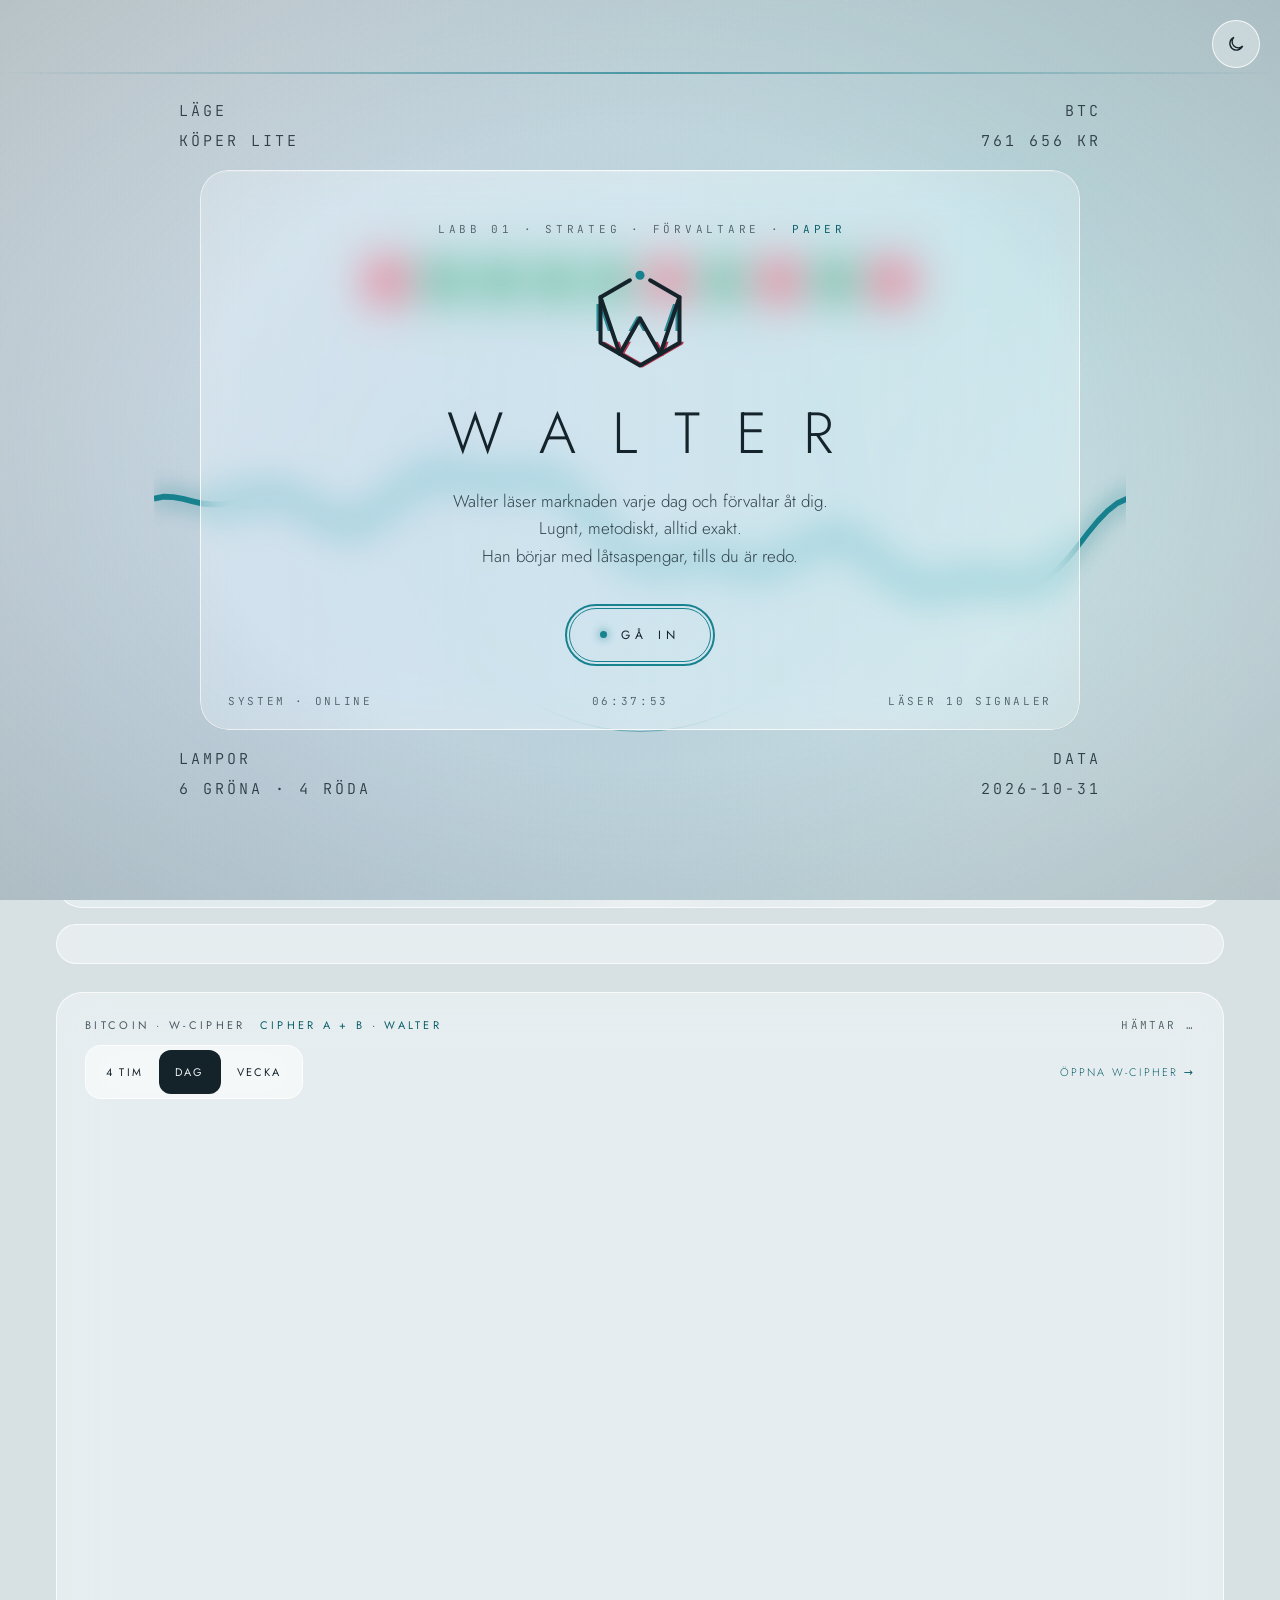
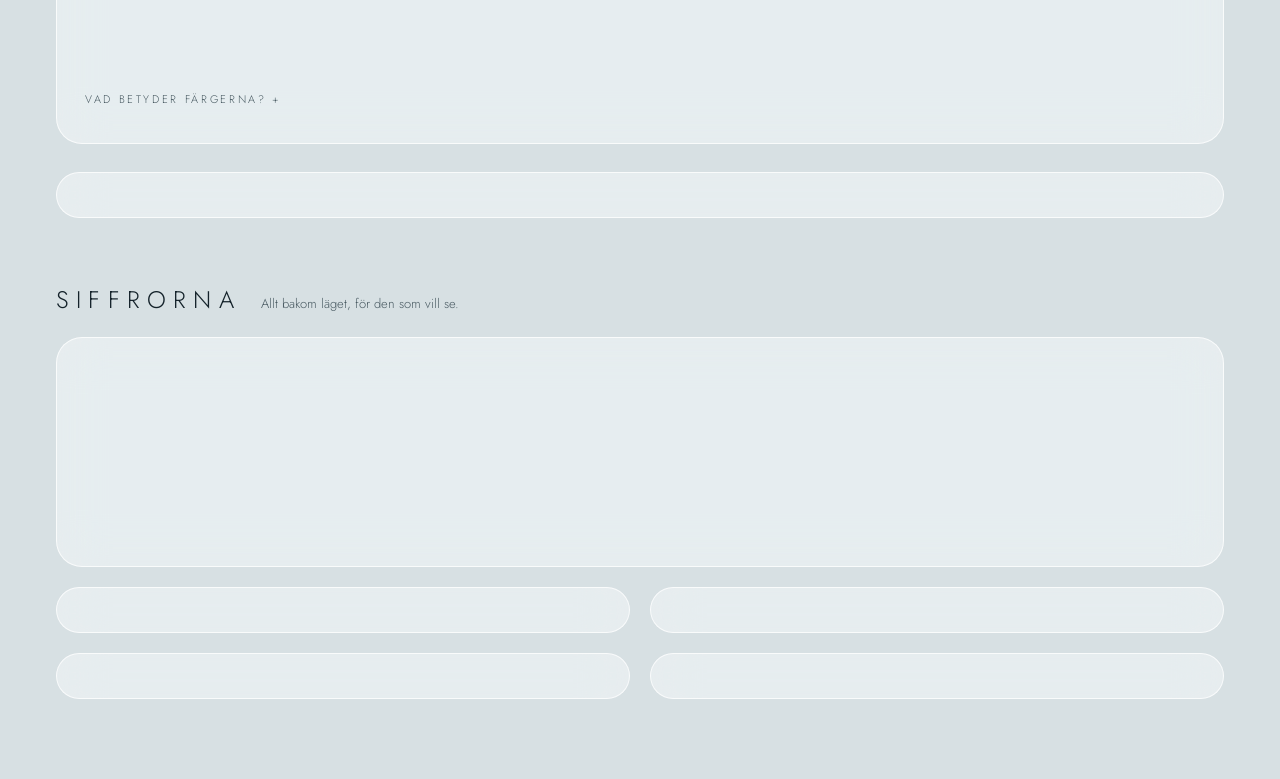
==== index.html @ de76b954 "Min egen handel: egen låtsaskassa i bitcoin med släpande stopp −10 % - js/manual.js (köp, sälj, chec" ====
<!doctype html>
<html lang="sv">
<head>
  <meta charset="utf-8">
  <meta name="viewport" content="width=device-width, initial-scale=1, viewport-fit=cover">
  <meta name="theme-color" content="#D7E0E3">
  <title>WALTER</title>
  <link rel="icon" href="assets/logo/vald/walter-favicon.svg" type="image/svg+xml">
  <link rel="apple-touch-icon" href="assets/logo/vald/walter-appikon.svg">
  <link rel="preconnect" href="https://fonts.googleapis.com">
  <link href="https://fonts.googleapis.com/css2?family=Jost:wght@300;400;500&family=JetBrains+Mono:wght@300;400&display=swap" rel="stylesheet">
  <link rel="stylesheet" href="css/walter.css">
  <link rel="stylesheet" href="css/top.css">
  <link rel="stylesheet" href="css/landing.css">
  <link rel="stylesheet" href="css/cipher-chart.css">
  <!-- Samma nyckel som W-Cipher, så mörkt läge följer med mellan sidorna -->
  <script>try { if (localStorage.getItem("walterDark") === "1") document.documentElement.dataset.theme = "dark"; } catch (e) {}</script>
</head>
<body>
  <div class="bg" aria-hidden="true">
    <i class="fog fog1"></i><i class="fog fog2"></i>
    <div class="halo-wrap"><div class="halo"></div></div>
    <i class="beam"></i>
  </div>

  <!-- Landningssidan (js/landing.js). Visas av boot.js när man inte gått in i den här fliken. -->
  <section id="landing" aria-label="WALTER, välkommen" hidden>
    <canvas class="fluid" aria-hidden="true"></canvas>
    <div class="lab" aria-hidden="true">
      <div class="scan"></div>
      <div class="readout r1"></div>
      <div class="readout r2"></div>
      <div class="lamps"></div>
      <div class="ring"></div>
      <svg class="chart" viewBox="0 0 1000 200" preserveAspectRatio="none"><path/></svg>
      <div class="readout r3"></div>
      <div class="readout r4"></div>
    </div>
    <div class="stage">
      <div class="pane">
        <div class="frost"></div>
        <div class="content">
          <p class="kicker">LABB 01<span class="long"> · STRATEG · FÖRVALTARE</span> · <b>PAPER</b></p>
          <div class="logo">
            <svg class="g1" viewBox="0 0 64 64" aria-hidden="true"><path d="M26 8.46 L8.6 18.5 V45.5 L32 59 L55.4 45.5 V18.5 L38 8.46" fill="none" stroke-width="2.4" stroke-linejoin="round" stroke-linecap="round"/><path d="M8.6 18.5 L20 52.1 L32 31 L44 52.1 L55.4 18.5" fill="none" stroke-width="2.4" stroke-linejoin="round" stroke-linecap="round"/></svg>
            <svg class="g2" viewBox="0 0 64 64" aria-hidden="true"><path d="M26 8.46 L8.6 18.5 V45.5 L32 59 L55.4 45.5 V18.5 L38 8.46" fill="none" stroke-width="2.4" stroke-linejoin="round" stroke-linecap="round"/><path d="M8.6 18.5 L20 52.1 L32 31 L44 52.1 L55.4 18.5" fill="none" stroke-width="2.4" stroke-linejoin="round" stroke-linecap="round"/></svg>
            <svg class="main" viewBox="0 0 64 64" aria-hidden="true"><path d="M26 8.46 L8.6 18.5 V45.5 L32 59 L55.4 45.5 V18.5 L38 8.46" fill="none" stroke-width="2.4" stroke-linejoin="round" stroke-linecap="round"/><path d="M8.6 18.5 L20 52.1 L32 31 L44 52.1 L55.4 18.5" fill="none" stroke-width="2.4" stroke-linejoin="round" stroke-linecap="round"/><circle class="dot" cx="32" cy="5.5" r="2.7"/></svg>
          </div>
          <h1 class="word" aria-label="WALTER">WALTER</h1>
          <p class="tag"><span>Walter läser marknaden varje&nbsp;dag och förvaltar åt&nbsp;dig.</span> <span>Lugnt, metodiskt, alltid exakt.</span> <span>Han börjar med låtsaspengar, tills du är redo.</span></p>
          <button type="button" class="cta"><i aria-hidden="true"></i>GÅ IN</button>
        </div>
        <div class="status"><span>SYSTEM · ONLINE</span><span class="num" id="landing-clock">--:--:--</span><span id="landing-signals">LÄSER 10 SIGNALER</span></div>
      </div>
    </div>
    <div class="grain" aria-hidden="true"></div>
    <div class="vignette" aria-hidden="true"></div>
    <button type="button" class="l-theme" aria-label="Byt till mörkt läge">
      <svg class="moon" viewBox="0 0 24 24" aria-hidden="true"><path d="M20 14.5A8 8 0 1 1 9.5 4a6.5 6.5 0 0 0 10.5 10.5z"/></svg>
      <svg class="sun" viewBox="0 0 24 24" aria-hidden="true"><circle cx="12" cy="12" r="4.2"/><path d="M12 2.5v2.2M12 19.3v2.2M2.5 12h2.2M19.3 12h2.2M5.3 5.3l1.6 1.6M17.1 17.1l1.6 1.6M5.3 18.7l1.6-1.6M17.1 6.9l1.6-1.6"/></svg>
    </button>
  </section>

  <!-- Introt (js/intro.js): Walter presenterar sig, summa och börs. Visas av boot.js för en ny besökare efter GÅ IN. -->
  <section id="intro" aria-label="Möt Walter" hidden>
    <div class="stage">
      <div class="pane">
        <div class="frost"></div>
        <div class="content">
          <svg class="i-mark" viewBox="0 0 64 64" aria-hidden="true"><path d="M26 8.46 L8.6 18.5 V45.5 L32 59 L55.4 45.5 V18.5 L38 8.46" fill="none" stroke-width="2.4" stroke-linejoin="round" stroke-linecap="round"/><path d="M8.6 18.5 L20 52.1 L32 31 L44 52.1 L55.4 18.5" fill="none" stroke-width="2.4" stroke-linejoin="round" stroke-linecap="round"/><circle class="dot" cx="32" cy="5.5" r="2.7"/></svg>
          <div class="i-body"></div>
        </div>
        <div class="steps" role="img"></div>
      </div>
    </div>
    <button type="button" class="l-theme" aria-label="Byt till mörkt läge">
      <svg class="moon" viewBox="0 0 24 24" aria-hidden="true"><path d="M20 14.5A8 8 0 1 1 9.5 4a6.5 6.5 0 0 0 10.5 10.5z"/></svg>
      <svg class="sun" viewBox="0 0 24 24" aria-hidden="true"><circle cx="12" cy="12" r="4.2"/><path d="M12 2.5v2.2M12 19.3v2.2M2.5 12h2.2M19.3 12h2.2M5.3 5.3l1.6 1.6M17.1 17.1l1.6 1.6M5.3 18.7l1.6-1.6M17.1 6.9l1.6-1.6"/></svg>
    </button>
  </section>

  <header class="top">
    <!-- Logo: "Inskriven" hexagon-W (assets/logo/vald). Ordet skrivs som text i Jost. -->
    <a class="brand" href="#oversikt" aria-label="WALTER, till översikten">
      <img class="mark mark-light" src="assets/logo/vald/walter-symbol-ljust.svg" alt="" width="40" height="40">
      <img class="mark mark-dark" src="assets/logo/vald/walter-symbol-morkt.svg" alt="" width="40" height="40">
      <span class="words"><span class="word">WALTER</span><span class="sub" id="trade-mode">PAPER</span></span>
    </a>
    <nav class="nav" aria-label="Sidor">
      <a href="#oversikt" data-view="oversikt">ÖVERSIKT</a>
      <a href="#pro" data-view="pro">PRO</a>
      <a href="#logg" data-view="logg">LOGG</a>
      <a href="#k4" data-view="k4">K4</a>
      <a href="#installningar" data-view="installningar">INSTÄLLNINGAR</a>
      <a href="cipher.html" class="ext">W-CIPHER</a>
    </nav>
    <div class="top-right">
      <span class="stamp" id="stamp"></span>
      <button type="button" id="theme" class="round" aria-label="Byt till mörkt läge">
        <svg class="moon" width="19" height="19" viewBox="0 0 24 24" fill="none" stroke="currentColor" stroke-width="1.3" stroke-linecap="round" stroke-linejoin="round" aria-hidden="true"><path d="M20 14.5A8 8 0 0 1 9.5 4a8 8 0 1 0 10.5 10.5z"/></svg>
        <svg class="sun" width="19" height="19" viewBox="0 0 24 24" fill="none" stroke="currentColor" stroke-width="1.3" stroke-linecap="round" aria-hidden="true"><circle cx="12" cy="12" r="4"/><path d="M12 2v2M12 20v2M2 12h2M20 12h2M4.9 4.9l1.4 1.4M17.7 17.7l1.4 1.4M4.9 19.1l1.4-1.4M17.7 6.3l1.4-1.4"/></svg>
      </button>
    </div>
  </header>

  <main class="page">
    <!-- Översikt: dagens mening och portföljen är hjälten, siffrorna ligger längre ned -->
    <section id="view-oversikt" data-page="oversikt" aria-label="Översikt">
      <div class="hero">
        <div class="hero-left">
          <p class="kicker" id="status-line"></p>
          <div class="mode" id="mode"></div>
          <!-- Vad Walter gjorde i dag, i hans egen röst (autopiloten) = hjälten. Minst tre rader hög. -->
          <p class="today" id="today" role="status" hidden></p>
          <p class="quote" id="quote"></p>
          <p class="explain mode-explain" id="mode-explain"></p>
          <div class="panel ring-panel" id="ring"></div>
        </div>
        <div class="hero-right">
          <div class="panel pf" id="pf"></div>
          <div class="panel lamps" id="lamps"></div>
        </div>
      </div>

      <!-- Målet med datum (valfritt, js/app.js). Dolt när inget mål finns. -->
      <section class="panel goal-card" id="goal-card" aria-label="Mål" hidden></section>

      <!-- W-Cipher (js/cipher-chart.js, samma graf som cipher.html i CIPHER-läget) + Walters lampor och affärer. Ritas av js/app.js. -->
      <section class="panel wc-panel" id="wc" aria-label="W-Cipher">
        <div class="panel-head"><span>BITCOIN · W-CIPHER <em>CIPHER A + B · WALTER</em></span><span class="num" id="wc-live">HÄMTAR …</span></div>
        <div class="wc-bar">
          <div class="seg" id="wc-tf" role="group" aria-label="Tidsram">
            <button type="button" data-tf="4h" aria-pressed="false">4 TIM</button>
            <button type="button" data-tf="1D" aria-pressed="true">DAG</button>
            <button type="button" data-tf="1W" aria-pressed="false">VECKA</button>
          </div>
          <a class="wc-open" href="cipher.html">ÖPPNA W-CIPHER →</a>
        </div>
        <div class="wc-chart" id="wc-chart" role="img" aria-label="Bitcoin med W-Cipher: pris och trendband överst, vågen och pengaflödet i mitten, Walters lampor längst ned. W-markörerna är Walters affärer."></div>
        <details class="wc-legend-box"><summary>VAD BETYDER FÄRGERNA?</summary><ul class="wc-legend" id="wc-legend"></ul></details>
        <div id="wc-copy"></div>
      </section>

      <!-- Min egen handel (js/manual.js + js/app.js): egen låtsaskassa i bitcoin, släpande stopp −10 %, jämförs med Walter -->
      <section class="panel manual-panel" id="manual" aria-label="Min egen handel"></section>

      <div class="section-title" id="siffror"><h2>SIFFRORNA</h2><span class="small">Allt bakom läget, för den som vill se.</span></div>
      <div class="cards">
        <section class="panel wide proposal" id="proposal" aria-label="Walters förslag"></section>
        <section class="panel" id="status" aria-label="Status och uppdatering"></section>
        <section class="panel" id="allocation" aria-label="Fördelning"></section>
        <section class="panel" id="levels" aria-label="Nivåer"></section>
        <section class="panel" id="unlock" aria-label="Vägen till Level 2"></section>
        <section class="panel wide" id="journey" aria-label="Resan" hidden></section>
      </div>
    </section>

    <section id="view-pro" data-page="pro" aria-label="Pro" hidden></section>
    <section id="view-logg" data-page="logg" aria-label="Logg" hidden></section>
    <section id="view-k4" data-page="k4" aria-label="K4" hidden></section>
    <section id="view-installningar" data-page="installningar" aria-label="Inställningar" hidden></section>
  </main>

  <footer class="footer" id="footer"></footer>

  <!-- Sätt in pengar (js/app.js fyller dialogen: formulär för användaren, två steg för ägaren) -->
  <dialog class="live-dialog dep-dialog" id="dep-dialog"></dialog>

  <dialog class="live-dialog" id="live-dialog">
    <form method="dialog" id="live-form">
      <h2>Gå över till LIVE?</h2>
      <p>I LIVE gäller riktiga pengar. Skriv <b>JA GÅ LIVE</b> för att bekräfta.</p>
      <input id="live-confirm" class="input" type="text" autocomplete="off" spellcheck="false" placeholder="JA GÅ LIVE" aria-label="Bekräftelse">
      <div class="form-actions">
        <button type="submit" value="cancel" class="btn">AVBRYT</button>
        <button type="submit" value="live" class="btn btn-danger" id="live-ok" disabled>GÅ LIVE</button>
      </div>
    </form>
  </dialog>

  <!-- Publik marknadsdata (hämtaren). state.js finns bara lokalt hos ägaren: saknas den händer inget. -->
  <script src="data/market.js" onerror="void 0"></script>
  <script src="data/state.js" onerror="void 0"></script>
  <script src="data/pulse.js" onerror="void 0"></script>
  <!-- Lightweight Charts (samma version + integrity som cipher.html) laddas utan att blockera: js/cipher-chart.js loadChartLib -->
  <script src="js/wcipher.js"></script>
  <script src="js/cipher-chart.js"></script>
  <script src="js/vault.js"></script>
  <script src="js/engine.js"></script>
  <script src="js/exchanges.js"></script>
  <script src="js/user-state.js"></script>
  <script src="js/manual.js"></script>
  <script src="js/top.js"></script>
  <script src="js/app.js"></script>
  <script src="js/landing.js"></script>
  <script src="js/intro.js"></script>
  <script src="js/boot.js"></script>
</body>
</html>
---- css/walter.css ----
/* WALTER – ny design (okt 2026). Samma färger och känsla som css/cipher.css.
   Ljust som standard, mörkt via knappen (sparas som "walterDark", delas med W-Cipher).
   Röd/grön bara i lampor och läge, blurple för Avvaktar. Fasta höjder där innehåll byts. */

:root {
  --bg: linear-gradient(170deg, #E9EEF0 0%, #D7E0E3 55%, #C6D2D6 100%);
  --bg-solid: #D7E0E3;
  --ink: #14222A; --soft: #2F4048; --muted: #4A5B63;
  --line: rgba(20, 34, 42, 0.14);
  --glass: rgba(255, 255, 255, 0.42); --glass-edge: rgba(255, 255, 255, 0.75);
  --halo: rgba(255, 255, 255, 0.85); --fog: rgba(160, 200, 208, 0.55); --fog2: rgba(255, 255, 255, 0.7);
  --beam: rgba(255, 255, 255, 0.55);
  --teal: #17808D; --red: #B0203A; --green: #1E8460; --blurple: #4B3BF0;
  /* Teal för TEXT i ljust tema: mörkare, så att små ord klarar WCAG AA (4,5:1) på glaset. --teal är kvar för prickar, streck och sken. */
  --teal-text: #0D5F69;
  --seg-bg: #14222A; --seg-fg: #E9EEF0;
  color-scheme: light;
}
:root[data-theme="dark"] {
  --bg: linear-gradient(170deg, #0E1A1F 0%, #0A1216 55%, #071013 100%);
  --bg-solid: #0A1216;
  --ink: #E8F0F2; --soft: #C2D0D5; --muted: #90A3AA;
  --line: rgba(232, 240, 242, 0.14);
  --glass: rgba(255, 255, 255, 0.05); --glass-edge: rgba(255, 255, 255, 0.12);
  --halo: rgba(120, 220, 232, 0.16); --fog: rgba(60, 140, 155, 0.22); --fog2: rgba(90, 110, 140, 0.2);
  --beam: rgba(140, 225, 235, 0.10);
  --teal: #6FD3DE; --red: #FF4D66; --green: #3DD39A; --blurple: #8C84FF;
  --teal-text: #6FD3DE;
  --seg-bg: #E8F0F2; --seg-fg: #0A1216;
  color-scheme: dark;
}

* { box-sizing: border-box; }
html { background: var(--bg-solid); scroll-behavior: smooth; }
body {
  margin: 0; min-height: 100vh; background: var(--bg-solid);
  color: var(--ink); font-family: "Jost", system-ui, sans-serif; font-weight: 300;
  overflow-x: hidden; -webkit-font-smoothing: antialiased;
}
a { color: var(--teal-text); }
h2, h3, p { margin: 0; }
.num { font-family: "JetBrains Mono", ui-monospace, monospace; font-weight: 300; }
.sr { position: absolute; width: 1px; height: 1px; overflow: hidden; clip: rect(0 0 0 0); white-space: nowrap; }
button, input, select { font: inherit; color: inherit; }
:focus-visible { outline: 2px solid var(--teal); outline-offset: 2px; }
[hidden] { display: none !important; }
/* Radbrytning (progressiv förbättring): brödtext utan ensamma ord sist, rubriker och korta rader jämnt fördelade.
   Bara text-wrap-style, så att nowrap-regler (white-space) aldrig påverkas. */
p, li, dd, label, .small, .explain, .plain { text-wrap-style: pretty; }
h1, h2, h3, .kicker, .quote, .label, .panel h3, .section-title .small { text-wrap-style: balance; }

/* ---------- Bakgrund: dimma, ljusring, ljussvep ---------- */
/* Mjuka kanter med gradienter i stället för filter: blur – blur som rör sig under frostat glas
   tvingar Safari (iPhone) att räkna om varje panels sudd varje bildruta. */
.bg { position: fixed; inset: 0; pointer-events: none; z-index: 0; overflow: hidden; background: var(--bg); }
.bg .fog { position: absolute; border-radius: 50%; animation: fog 20s ease-in-out infinite; }
.bg .fog1 { width: 1120px; height: 780px; left: -370px; top: 250px; background: radial-gradient(closest-side, var(--fog), transparent); }
.bg .fog2 { width: 1020px; height: 740px; right: -310px; bottom: -290px; background: radial-gradient(closest-side, var(--fog2), transparent); animation-duration: 26s; animation-direction: reverse; }
.bg .halo-wrap { position: absolute; width: 620px; height: 620px; left: 12%; top: 120px; animation: drift 14s ease-in-out infinite; }
.bg .halo { width: 100%; height: 100%; border-radius: 50%; background: radial-gradient(closest-side, transparent 72%, var(--halo) 86%, transparent 100%); animation: halo 9s ease-in-out infinite; }
.bg .beam {
  position: absolute; left: 50%; top: -500px; margin-left: -90px; width: 180px; height: 1900px;
  background: linear-gradient(90deg, transparent 0%, var(--beam) 50%, transparent 100%);
  animation: beam 20s cubic-bezier(.45, 0, .55, 1) infinite;
}
/* Pekskärmar: stilla bakgrund och lättare glas, så att mobilen orkar scrolla */
@media (hover: none), (pointer: coarse) {
  .bg .fog, .bg .halo-wrap, .bg .halo, .bg .beam { animation: none; }
  .bg .beam { display: none; }
}
@keyframes fog { 0%, 100% { transform: translate(0, 0) scale(1); } 50% { transform: translate(40px, -30px) scale(1.12); } }
@keyframes drift { 0%, 100% { transform: translate(0, 0); } 50% { transform: translate(18px, -14px); } }
@keyframes halo { 0%, 100% { opacity: .55; transform: scale(1); } 50% { opacity: 1; transform: scale(1.06); } }
@keyframes beam {
  0% { transform: translateX(-1200px) rotate(18deg); opacity: 0; } 15%, 85% { opacity: 1; }
  100% { transform: translateX(1200px) rotate(18deg); opacity: 0; }
}
@keyframes breathe { 0%, 100% { opacity: 1; } 50% { opacity: .35; } }
@keyframes ripple { 0% { transform: scale(1); opacity: .55; } 100% { transform: scale(3.2); opacity: 0; } }
@keyframes lamp { 0%, 100% { opacity: .78; } 50% { opacity: 1; } }

/* ---------- Topp: css/top.css (samma fil som cipher.html) ---------- */
.page, .footer { position: relative; z-index: 1; max-width: 1440px; margin: 0 auto; padding-inline: 56px; }

.seg {
  display: flex; padding: 4px; border-radius: 16px; background: var(--glass);
  border: 1px solid var(--glass-edge); backdrop-filter: blur(24px); -webkit-backdrop-filter: blur(24px);
}
.seg button {
  display: flex; align-items: center; justify-content: center; min-height: 44px; padding: 0 18px; white-space: nowrap;
  border: 0; border-radius: 12px; background: transparent; color: var(--ink); text-decoration: none;
  font-size: 11px; font-weight: 400; letter-spacing: .2em; cursor: pointer; transition: background-color .25s, color .25s;
}
.seg button[aria-pressed="true"] { background: var(--seg-bg); color: var(--seg-fg); }

/* ---------- Gemensamt ---------- */
.panel {
  background: var(--glass); border: 1px solid var(--glass-edge);
  backdrop-filter: blur(24px) saturate(140%); -webkit-backdrop-filter: blur(24px) saturate(140%);
  border-radius: 26px; padding: 22px 28px; min-width: 0;
}
@media (hover: none), (pointer: coarse) {
  .panel, .seg { backdrop-filter: blur(14px); -webkit-backdrop-filter: blur(14px); }
}
/* Textskala: 11 versala etiketter · 13 liten text · 15 brödtext · 17/20 ingress · 24 och uppåt rubriker. Aldrig under 11 px. */
.label, .panel-head { font-size: 11px; font-weight: 400; letter-spacing: .3em; color: var(--muted); }
.panel-head { display: flex; justify-content: space-between; align-items: center; gap: 16px; min-height: 20px; }
.panel-head .num { letter-spacing: .2em; }
.kicker { margin: 40px 0 0; font-family: "JetBrains Mono", monospace; font-size: 11px; letter-spacing: .3em; color: var(--muted); }
.title-row { display: flex; align-items: center; justify-content: space-between; gap: 28px; flex-wrap: wrap; min-height: 56px; margin-top: 10px; }
h1 { margin: 0; font-size: 40px; font-weight: 300; letter-spacing: .26em; line-height: 1; }
.intro { margin-top: 10px; max-width: 720px; font-size: 17px; line-height: 1.6; color: var(--soft); }
.soft { color: var(--soft); }
.muted { color: var(--muted); }
.small { font-size: 13px; line-height: 1.55; color: var(--muted); }
.warn { color: var(--red); }

.dot { display: inline-block; width: 8px; height: 8px; flex: none; border-radius: 50%; background: transparent; border: 1px dashed var(--muted); }
.dot.red { background: var(--red); border: 0; box-shadow: 0 0 10px var(--red); }
.dot.green { background: var(--green); border: 0; box-shadow: 0 0 10px var(--green); }
.dot.blurple { background: var(--blurple); border: 0; box-shadow: 0 0 10px var(--blurple); }
.dot.teal { background: var(--teal); border: 0; box-shadow: 0 0 10px var(--teal); }
.dot.lit { animation: lamp 4.8s ease-in-out infinite; }
.up { color: var(--green); }
.down { color: var(--red); }

.btn {
  display: inline-flex; align-items: center; justify-content: center; min-height: 44px; padding: 0 18px;
  border-radius: 12px; border: 1px solid var(--glass-edge); background: transparent; color: var(--ink);
  font-size: 11px; font-weight: 400; letter-spacing: .2em; text-decoration: none; cursor: pointer; transition: background-color .25s, color .25s;
}
.btn:hover { background: var(--glass); }
.btn-primary { background: var(--seg-bg); color: var(--seg-fg); border-color: transparent; }
.btn-primary:hover { background: var(--seg-bg); opacity: .9; }
.btn-danger { background: var(--red); color: #fff; border-color: transparent; }
.btn:disabled { opacity: .4; cursor: not-allowed; }

.legend { display: flex; flex-direction: column; gap: 14px; font-family: "JetBrains Mono", monospace; font-size: 13px; color: var(--soft); }
.legend span { display: flex; align-items: center; gap: 10px; }
.legend i { width: 18px; height: 2px; flex: none; }
.legend .r { background: var(--red); }
.legend .g { background: var(--green); }
.legend .w { height: 0; border-top: 2px dotted var(--muted); }
.legend .note { margin-top: 6px; font-size: 11px; letter-spacing: .2em; color: var(--teal-text); }
.legend.row { flex-direction: row; flex-wrap: wrap; gap: 10px 28px; }

details summary { cursor: pointer; font-size: 11px; letter-spacing: .3em; color: var(--muted); min-height: 32px; display: flex; align-items: center; }
details ul { margin: 6px 0 0; padding-left: 18px; font-size: 13px; line-height: 1.6; color: var(--soft); }

/* ---------- Översikt ---------- */
.hero { display: grid; grid-template-columns: 540px minmax(0, 1fr); gap: 40px; margin-top: 40px; }
.hero-left { display: flex; flex-direction: column; min-width: 0; }
.mode { display: flex; align-items: center; gap: 20px; margin-top: 16px; height: 64px; }
.mode-light { position: relative; width: 10px; height: 10px; flex: none; color: var(--accent, var(--muted)); }
.mode-light i, .mode-light b { position: absolute; inset: 0; border-radius: 50%; }
.mode-light i { border: 1px solid currentColor; animation: ripple 3.2s ease-out infinite; }
.mode-light b { background: currentColor; box-shadow: 0 0 14px currentColor; animation: breathe 3.2s ease-in-out infinite; }
.mode-name { font-size: 52px; font-weight: 300; letter-spacing: .26em; line-height: 1; white-space: nowrap; }
/* Dagens mening (autopiloten): vad Walter gjorde med pengarna i dag. Fast höjd (tre rader), så att inget hoppar. */
.today { margin-top: 16px; height: calc(3 * 1.45em); overflow: hidden; font-size: 20px; line-height: 1.45; font-weight: 400; color: var(--ink); }
.today .line { display: block; }
.today + .quote { margin-top: 12px; }
/* Autopiloten: AUTOPILOT är en liten status, dagens mening är hjälten. Minsta höjd tre rader; en lång dag får växa i stället för att klippas. */
.mode.small { height: 36px; gap: 14px; }
.mode.small .mode-name { font-size: 24px; letter-spacing: .34em; }
.mode.small + .today { margin-top: 14px; height: auto; min-height: calc(3 * 1.35em); font-size: 26px; line-height: 1.35; font-weight: 300; }
.lamp-more > summary { margin-bottom: 4px; }
.quote { margin-top: 18px; height: 96px; overflow: hidden; font-size: 20px; line-height: 1.6; color: var(--soft); }
.quote .line, .catchup-note .line { display: block; }
.quote.auto { height: 160px; } /* autopiloten: andelarna + nästa koll, en mening per rad, fast höjd */
.ring-panel { margin-top: 28px; height: 420px; padding: 28px; display: flex; align-items: center; gap: 32px; }
.ring { position: relative; width: 300px; height: 300px; flex: none; }
.ring svg { display: block; width: 100%; height: 100%; }
.ring .arc { fill: none; stroke-width: 2; }
.ring .arc.red { stroke: var(--red); filter: drop-shadow(0 0 3px var(--red)) drop-shadow(0 0 8px var(--red)); animation: lamp 4.8s ease-in-out infinite; }
.ring .arc.green { stroke: var(--green); filter: drop-shadow(0 0 3px var(--green)) drop-shadow(0 0 8px var(--green)); animation: lamp 4.8s ease-in-out infinite; }
.ring .arc.wait { stroke: var(--muted); stroke-dasharray: 1 4; }
.ring .base { fill: none; stroke: var(--line); stroke-width: .5; }
.ring-center { position: absolute; inset: 0; display: flex; flex-direction: column; align-items: center; justify-content: center; gap: 8px; }
.ring-center .num { font-size: 44px; }
.ring-center .label { letter-spacing: .3em; }

.hero-right { display: flex; flex-direction: column; gap: 20px; min-width: 0; }
.pf { height: 300px; display: flex; flex-direction: column; }
.pf-top { display: flex; align-items: flex-start; justify-content: space-between; gap: 24px; }
.pf-value { display: flex; flex-direction: column; gap: 8px; }
.pf-value strong { font-size: 38px; font-weight: 300; letter-spacing: .02em; white-space: nowrap; }
.stats { display: grid; grid-template-columns: repeat(3, minmax(0, 1fr)); width: 380px; }
.stats div { padding-left: 16px; display: flex; flex-direction: column; gap: 7px; border-left: 1px solid var(--line); }
.stats span { font-size: 11px; letter-spacing: .24em; color: var(--muted); }
.stats strong { font-family: "JetBrains Mono", monospace; font-size: 15px; font-weight: 300; white-space: nowrap; }
.pf-foot { display: flex; justify-content: space-between; gap: 12px; padding-top: 14px; margin-top: auto; border-top: 1px solid var(--line); font-size: 11px; letter-spacing: .2em; color: var(--muted); }
.pf-foot a { color: var(--muted); text-decoration: none; }
.pf-foot a:hover { color: var(--ink); }

.lamps { flex: 1; padding-bottom: 16px; }
.lamp-grid { list-style: none; margin: 0; padding: 0; display: grid; grid-template-columns: repeat(2, minmax(0, 1fr)); column-gap: 36px; }
.lamp-grid li { border-bottom: 1px solid var(--line); min-width: 0; }
.lamp-row { display: flex; align-items: center; gap: 14px; min-height: 54px; padding: 6px 0; min-width: 0; }
.lamp-grid .txt { display: flex; flex-direction: column; gap: 3px; min-width: 0; }
.lamp-grid .nm { font-size: 15px; font-weight: 400; letter-spacing: .04em; white-space: nowrap; overflow: hidden; text-overflow: ellipsis; }
.lamp-grid .rl { font-size: 13px; line-height: 1.35; color: var(--muted); }
.lamp-grid .st { margin-left: auto; flex: none; font-family: "JetBrains Mono", monospace; font-size: 11px; letter-spacing: .2em; color: var(--muted); }
.lamp-note { margin-top: 12px; font-size: 13px; line-height: 1.55; color: var(--muted); }

/* Förklaringar i vanliga ord (påslagna som standard). Pro-läget döljer dem. Fast höjd där texten byts, så att inget hoppar. */
.explain { margin: 10px 0 0; font-size: 13px; line-height: 1.5; color: var(--soft); }
.explain b { font-weight: 500; }
.lamp-grid .explain { margin: 0 0 12px 22px; font-size: 13px; min-height: calc(3 * 1.5em); }
.mode-explain { margin-top: 8px; height: 4.5em; overflow: hidden; font-size: 15px; }
body.pro .explain { display: none; }
.catchup-note { margin-top: 24px; }
.switch { display: flex; align-items: center; gap: 12px; min-height: 44px; font-size: 15px; color: var(--ink); cursor: pointer; }
.switch input { width: 20px; height: 20px; margin: 0; accent-color: var(--teal); flex: none; }
.live-not-yet { display: flex; align-items: center; gap: 14px; min-height: 44px; }
.live-not-yet b { font-family: "JetBrains Mono", monospace; font-weight: 400; font-size: 11px; letter-spacing: .24em; padding: 0; color: var(--teal-text); }
.live-not-yet span { font-size: 15px; color: var(--soft); }
.form-actions.start { justify-content: flex-start; flex-wrap: wrap; }
.msg { min-height: 1.6em; margin-top: 10px; }

/* Siffrorna under hjälten */
.section-title { display: flex; align-items: baseline; gap: 20px; margin: 64px 0 0; scroll-margin-top: 24px; }
.section-title h2 { font-size: 24px; font-weight: 300; letter-spacing: .3em; }
.cards { display: grid; grid-template-columns: repeat(2, minmax(0, 1fr)); gap: 20px; margin-top: 20px; }
.cards .wide { grid-column: 1 / -1; }
.proposal { min-height: 230px; }
.trades li { justify-content: space-between; }
.trades li > span:first-of-type { flex: 1; }
.panel h3 { font-size: 11px; font-weight: 400; letter-spacing: .3em; color: var(--muted); margin-bottom: 14px; }
.kv { display: grid; grid-template-columns: repeat(3, minmax(0, 1fr)); gap: 16px; }
.kv div { display: flex; flex-direction: column; gap: 6px; min-width: 0; }
.kv span { font-size: 11px; letter-spacing: .24em; color: var(--muted); }
.kv strong { font-family: "JetBrains Mono", monospace; font-size: 15px; font-weight: 300; }
.status-actions { display: flex; align-items: center; gap: 16px; margin-top: 18px; }
.status-msg { margin-top: 14px; min-height: 40px; font-size: 13px; line-height: 1.55; color: var(--soft); }
.plain { margin-top: 12px; font-size: 15px; line-height: 1.6; color: var(--soft); }

.alloc { display: flex; flex-direction: column; gap: 14px; }
.alloc-row { display: grid; grid-template-columns: 130px minmax(0, 1fr) 110px; align-items: center; gap: 16px; }
.alloc-row .lbl { display: flex; flex-direction: column; gap: 2px; }
.alloc-row .lbl b { font-weight: 400; font-size: 15px; }
.alloc-row .lbl span { font-size: 13px; color: var(--muted); }
.bar { position: relative; height: 6px; border-radius: 3px; background: var(--line); }
.bar .fill { position: absolute; inset: 0 auto 0 0; border-radius: 3px; background: var(--teal); }
.bar .cap { position: absolute; top: -5px; width: 1px; height: 16px; background: var(--ink); }
.bar.locked { opacity: .4; }
.alloc-row .pct { font-family: "JetBrains Mono", monospace; font-size: 13px; text-align: right; }

.conds { list-style: none; margin: 0; padding: 0; }
.conds li { display: flex; align-items: flex-start; gap: 12px; padding: 8px 0; border-bottom: 1px solid var(--line); font-size: 13px; line-height: 1.45; color: var(--soft); }
.conds li .dot { margin-top: 5px; }
.level { padding: 4px 0 14px; }
.level + .level { border-top: 1px solid var(--line); padding-top: 14px; }
.level-head { display: flex; justify-content: space-between; gap: 12px; align-items: baseline; margin-bottom: 4px; }
.level-head b { font-weight: 400; font-size: 15px; letter-spacing: .06em; }
.level-head span { font-size: 13px; color: var(--muted); text-align: right; }
.level.current .level-head b { color: var(--teal-text); }
.lv-bar { height: 4px; border-radius: 2px; background: var(--line); margin: 8px 0 4px; overflow: hidden; }
.lv-bar span { display: block; height: 100%; background: var(--teal); }
.unlock-path + .unlock-path { margin-top: 18px; }
.unlock-path h4 { margin: 0 0 4px; font-size: 15px; font-weight: 400; letter-spacing: .06em; }

.journey-grid { display: grid; grid-template-columns: minmax(0, 1fr) 140px minmax(0, 1fr); gap: 20px; align-items: center; }
.journey-head { display: flex; justify-content: space-between; gap: 12px; font-size: 13px; color: var(--muted); }
.journey-head b { font-weight: 400; color: var(--ink); }
.journey-break { text-align: center; font-size: 13px; line-height: 1.5; color: var(--muted); border-left: 1px dashed var(--line); border-right: 1px dashed var(--line); padding: 8px 10px; }
.journey-break span { display: block; font-family: "JetBrains Mono", monospace; color: var(--teal-text); }
.pf-chart { width: 100%; height: auto; max-height: 170px; display: block; margin-top: 8px; }
.pf-area { fill: var(--line); stroke: none; opacity: .6; }
.pf-line { fill: none; stroke: var(--teal); stroke-width: 1.5; }
.pf-dot { fill: var(--teal); }
.journey-val, .journey-date { font-family: "JetBrains Mono", monospace; font-size: 10px; fill: var(--muted); }

/* ---------- Pro ---------- */
.two { display: grid; grid-template-columns: minmax(0, 1fr) 380px; gap: 28px; margin-top: 18px; }
.side { display: flex; flex-direction: column; gap: 20px; min-width: 0; }
.table-wrap { overflow-x: auto; }
.pro-table { width: 100%; min-width: 820px; border-collapse: collapse; }
.pro-table th { padding: 4px 8px 10px; text-align: left; font-size: 11px; font-weight: 400; letter-spacing: .2em; color: var(--muted); border-bottom: 1px solid var(--line); }
.pro-table td { padding: 0; border-bottom: 1px solid var(--line); }
.pro-table .r { text-align: right; }
.pro-row { cursor: pointer; }
.pro-row td > * { display: flex; align-items: center; height: 54px; padding: 0 8px; }
.pro-row[aria-selected="true"] td { background: var(--seg-bg); color: var(--seg-fg); }
.pro-row[aria-selected="true"] td:first-child { border-radius: 12px 0 0 12px; }
.pro-row[aria-selected="true"] td:last-child { border-radius: 0 12px 12px 0; }
.pro-row .nm { gap: 12px; font-size: 15px; font-weight: 400; letter-spacing: .03em; white-space: nowrap; }
.pro-row button { all: unset; display: flex; align-items: center; gap: 12px; cursor: pointer; }
.pro-row button:focus-visible { outline: 2px solid var(--teal); outline-offset: 4px; }
.pro-row .mono { font-family: "JetBrains Mono", monospace; font-size: 13px; }
.pro-row .r > * { justify-content: flex-end; white-space: nowrap; }
/* Lampans undertext (varnar om · källa · datum) syns bara när tabellen är smal, se containerregeln nedan */
.pro-nm { display: flex; flex-direction: column; gap: 3px; min-width: 0; }
.pro-sub { display: none; font-size: 13px; font-weight: 300; letter-spacing: 0; line-height: 1.4; white-space: normal; opacity: .8; }
.lamp-wrap { container-type: inline-size; }
/* Smal ruta (mobil, platta och 1280 med sidospalt): två rader per lampa i stället för att rulla i sidled och tappa kolumner */
@container (max-width: 819px) {
  .lamp-table { min-width: 0; }
  .lamp-table thead { display: none; }
  .lamp-table td:nth-child(n+3) { display: none; }
  .lamp-table .pro-row td > * { height: auto; min-height: 54px; padding-block: 10px; }
  .lamp-table .pro-row .nm { white-space: normal; }
  .lamp-table .pro-row button { align-items: flex-start; }
  .lamp-table .pro-row button .dot { margin-top: 7px; }
  .lamp-table .pro-sub { display: block; }
  .lamp-table td.r { vertical-align: top; }
  .lamp-table td.r .mono { white-space: normal; text-align: right; max-width: 11em; }
}
/* K4 (bara ägaren): samma sak – smal ruta = beteckning och vinst, resten i grått under beteckningen */
.k4-table { min-width: 640px; }
.k4-wrap { container-type: inline-size; }
@container (max-width: 639px) {
  .k4-table { min-width: 0; }
  .k4-table th:nth-child(n+2):nth-child(-n+4), .k4-table td:nth-child(n+2):nth-child(-n+4) { display: none; }
  .k4-table .pro-row td > * { height: auto; min-height: 54px; padding-block: 10px; }
  .k4-table .pro-row .nm { white-space: normal; }
  .k4-table .pro-sub { display: block; }
  .k4-table td.r { vertical-align: top; }
}
.pro-row .src { font-size: 13px; white-space: nowrap; overflow: hidden; text-overflow: ellipsis; max-width: 220px; display: block; line-height: 54px; }
.sel { height: 240px; display: flex; flex-direction: column; }
.sel-name { display: flex; align-items: center; gap: 12px; height: 40px; margin-top: 8px; font-size: 24px; letter-spacing: .08em; white-space: nowrap; }
.sel-text { margin-top: 6px; height: 88px; overflow: hidden; font-size: 13px; line-height: 1.55; color: var(--soft); }
.sel-foot { margin-top: auto; display: flex; justify-content: space-between; gap: 12px; border-top: 1px solid var(--line); padding-top: 10px; font-family: "JetBrains Mono", monospace; font-size: 13px; color: var(--muted); }
.rows { list-style: none; margin: 6px 0 0; padding: 0; }
.rows li { display: flex; justify-content: space-between; align-items: center; gap: 12px; min-height: 44px; border-bottom: 1px solid var(--line); font-size: 15px; color: var(--soft); }
.rows li .num { color: var(--ink); font-size: 13px; white-space: nowrap; }
.rows li.total { color: var(--ink); }

/* ---------- Logg ---------- */
.log-table { width: 100%; border-collapse: collapse; }
.log-table th { padding: 4px 8px 10px; text-align: left; font-size: 11px; font-weight: 400; letter-spacing: .2em; color: var(--muted); border-bottom: 1px solid var(--line); }
.log-table td { padding: 12px 8px; border-bottom: 1px solid var(--line); font-size: 15px; vertical-align: middle; }
.log-table .r { text-align: right; }
.log-table .type { display: flex; align-items: center; gap: 10px; font-family: "JetBrains Mono", monospace; font-size: 11px; letter-spacing: .16em; }
.log-table .asset { display: flex; flex-direction: column; gap: 2px; }
.log-table .asset span { font-size: 13px; color: var(--muted); }
.reports { list-style: none; margin: 0; padding: 0; }
.reports button {
  display: grid; grid-template-columns: 70px 110px minmax(0, 1fr) 50px; gap: 14px; align-items: center; width: 100%;
  min-height: 64px; padding: 8px; border: 0; border-bottom: 1px solid var(--line); background: transparent; text-align: left; cursor: pointer;
  border-radius: 12px; transition: background-color .25s, color .25s;
}
.reports button[aria-pressed="true"] { background: var(--seg-bg); color: var(--seg-fg); }
.reports .when { font-family: "JetBrains Mono", monospace; font-size: 13px; }
.reports .md { display: flex; align-items: center; gap: 8px; font-size: 11px; letter-spacing: .2em; }
.reports .tx { font-size: 13px; line-height: 1.45; display: -webkit-box; -webkit-line-clamp: 2; -webkit-box-orient: vertical; overflow: hidden; }
.reports .rd { font-family: "JetBrains Mono", monospace; font-size: 13px; text-align: right; }
.facts { list-style: none; margin: 8px 0 0; padding: 0; }
.facts li { padding: 8px 0; border-bottom: 1px solid var(--line); font-size: 13px; line-height: 1.5; color: var(--soft); }

/* ---------- K4 ---------- */
.k4-sums { display: grid; grid-template-columns: repeat(2, minmax(0, 1fr)); gap: 20px; margin-top: 16px; padding-top: 14px; border-top: 1px solid var(--line); }
.k4-sums div { display: flex; flex-direction: column; gap: 6px; font-size: 13px; color: var(--soft); }
.files { list-style: none; margin: 6px 0 0; padding: 0; }
.files a { display: flex; justify-content: space-between; align-items: center; gap: 12px; min-height: 56px; border-bottom: 1px solid var(--line); color: var(--ink); text-decoration: none; }
.files a:hover .fn { color: var(--teal-text); }
.files .fn { display: flex; flex-direction: column; gap: 2px; min-width: 0; font-size: 13px; overflow-wrap: anywhere; }
.files .fn span { font-size: 13px; color: var(--muted); }
.files .kind { font-family: "JetBrains Mono", monospace; font-size: 11px; letter-spacing: .2em; color: var(--muted); }

/* ---------- Inställningar ---------- */
.plan { display: grid; grid-template-columns: 420px minmax(0, 1fr); gap: 28px; margin-top: 18px; }
.field-head { display: flex; justify-content: space-between; gap: 12px; margin: 22px 0 10px; font-size: 11px; letter-spacing: .3em; color: var(--muted); }
.field-head:first-child { margin-top: 0; }
.field-head em { font-style: normal; font-size: 11px; letter-spacing: .2em; color: var(--teal-text); text-align: right; }
.stepper { display: grid; grid-template-columns: 48px minmax(0, 1fr) 48px; align-items: center; gap: 10px; }
.stepper button { width: 48px; height: 48px; border-radius: 50%; border: 1px solid var(--glass-edge); background: var(--glass); font-size: 20px; cursor: pointer; }
.stepper input {
  height: 48px; min-width: 0; text-align: center; border: 0; border-bottom: 1px solid var(--line); background: transparent;
  font-family: "JetBrains Mono", monospace; font-size: 24px; font-weight: 300;
}
.seg.full { width: 100%; }
.seg.full button { flex: 1; padding: 0 6px; letter-spacing: .12em; }
.seg.sm { margin-top: 10px; }
@media (max-width: 800px) { .seg.full-sm { width: 100%; } .seg.full-sm button { flex: 1; padding: 0 8px; letter-spacing: .12em; } }
.fixed { margin-top: 26px; padding-top: 14px; border-top: 1px solid var(--line); }
.fixed div { display: flex; justify-content: space-between; min-height: 32px; align-items: center; font-size: 13px; color: var(--soft); }
.fixed .num { color: var(--ink); }
.plan-kpis { display: grid; grid-template-columns: repeat(3, minmax(0, 1fr)); gap: 20px; }
.plan-kpis div { display: flex; flex-direction: column; gap: 6px; }
.plan-kpis span { font-size: 11px; letter-spacing: .24em; color: var(--muted); }
.plan-kpis strong { font-size: 30px; font-weight: 300; white-space: nowrap; }
.plan-kpis em { font-style: normal; font-size: 13px; color: var(--muted); }
.plan-chart { width: 100%; height: 260px; display: block; margin-top: 10px; }
.plan-chart .axis { stroke: var(--line); }
.plan-chart .goal-line { stroke: var(--line); stroke-dasharray: 2 5; }
.plan-chart .curve { fill: none; stroke: var(--teal); stroke-width: 2; }
.plan-chart .area { fill: var(--teal); opacity: .08; }
.plan-chart .l2 { stroke: var(--blurple); stroke-dasharray: 2 4; }
.plan-chart .l2dot { fill: var(--blurple); }
.plan-legend { display: flex; justify-content: space-between; gap: 12px; font-family: "JetBrains Mono", monospace; font-size: 11px; letter-spacing: .14em; color: var(--muted); }
.plan-legend .l2t { color: var(--blurple); }

.form-grid { display: grid; grid-template-columns: repeat(2, minmax(0, 1fr)); gap: 16px; }
.field { display: flex; flex-direction: column; gap: 6px; font-size: 11px; letter-spacing: .2em; color: var(--muted); }
.field.wide { grid-column: 1 / -1; }
.input, .field select {
  min-height: 44px; padding: 0 14px; border-radius: 14px; border: 1px solid var(--glass-edge);
  background: var(--glass); color: var(--ink); font-size: 15px; letter-spacing: .02em; width: 100%;
}
.field select option { color: #14222A; }
.goal-amount { display: grid; grid-template-columns: minmax(0, 1fr) 160px; gap: 14px; align-items: center; }
.goal-amount input[type="range"] { width: 100%; accent-color: var(--teal); }
.goal-plain { margin-top: 18px; min-height: 52px; font-size: 15px; line-height: 1.6; color: var(--soft); }
.goal-alts { display: grid; grid-template-columns: repeat(3, minmax(0, 1fr)); gap: 16px; margin-top: 16px; }
.goal-alt { padding: 14px 16px; border-radius: 18px; border: 1px solid var(--line); }
.goal-alt-head { display: flex; align-items: center; gap: 10px; }
.goal-alt-head b { font-weight: 400; font-size: 11px; letter-spacing: .24em; }
.goal-alt-head span:last-child { margin-left: auto; font-size: 13px; color: var(--muted); text-align: right; }
.goal-alt p { margin-top: 8px; min-height: 64px; font-size: 13px; line-height: 1.5; color: var(--soft); }
.form-actions { display: flex; gap: 12px; justify-content: flex-end; margin-top: 16px; }

/* ---------- Mål med datum + månadssparande ---------- */
.pf-save { display: flex; align-items: center; gap: 10px; margin: auto 0 12px; height: 20px; overflow: hidden; white-space: nowrap; text-overflow: ellipsis; font-size: 13px; color: var(--soft); }
.pf-save .dot { width: 6px; height: 6px; flex: none; }
.pf-act { display: flex; flex-wrap: wrap; align-items: center; justify-content: space-between; gap: 8px 12px; margin: auto 0 12px; min-height: 44px; }
.pf-act .pf-save { margin: 0; flex: 1 0 auto; max-width: 100%; } /* får aldrig klippas mitt i beloppet: knappen bryts ner i stället */
.pf-act .dep-open { margin-left: auto; }
.pf-act + .pf-foot { margin-top: 0; }
.dep-open { flex: none; min-height: 44px; white-space: nowrap; }
.dep-panel { margin-top: 20px; }
.dep-panel .plain { margin-top: 10px; font-size: 15px; }
.dep-dialog .field { margin-top: 4px; }
.dep-msg { min-height: 3em; margin-top: 4px; }
.dep-steps { margin: 4px 0 8px; padding: 0; list-style: none; counter-reset: dep; }
.dep-steps li { display: grid; grid-template-columns: 28px minmax(0, 1fr); gap: 2px 10px; padding: 10px 0; border-top: 1px solid var(--line); counter-increment: dep; }
.dep-steps li::before { content: counter(dep); grid-row: span 2; font-family: "JetBrains Mono", monospace; font-size: 13px; color: var(--teal-text); padding-top: 2px; }
.dep-steps b { font-family: "JetBrains Mono", monospace; font-weight: 400; font-size: 13px; color: var(--ink); }
.dep-steps span { font-size: 15px; line-height: 1.5; color: var(--soft); }
.goal-card { margin-top: 28px; }
.goal-line { margin-top: 12px; min-height: 3.2em; font-size: 15px; line-height: 1.6; color: var(--soft); }
.goal-track { position: relative; height: 6px; margin-top: 14px; border-radius: 3px; background: var(--line); overflow: hidden; }
.goal-track .fill { position: absolute; inset: 0 auto 0 0; border-radius: 3px; background: var(--teal); box-shadow: 0 0 10px var(--teal); transition: width .8s ease; }
.goal-legend { display: flex; justify-content: space-between; gap: 12px; margin-top: 8px; font-family: "JetBrains Mono", monospace; font-size: 11px; letter-spacing: .14em; color: var(--muted); }
.sv-plan { grid-template-columns: repeat(2, minmax(0, 1fr)); }
.sv-form .field.wide { margin-bottom: 16px; }
.sv-form input[type="date"] { min-width: 0; }
.sv-explain { font-size: 15px; }
.sv-glide { margin-top: 10px; min-height: 1.6em; color: var(--teal-text); }
.sv-honest { display: flex; align-items: center; gap: 14px; min-height: 44px; margin-top: 8px; }
.sv-honest b { font-family: "JetBrains Mono", monospace; font-weight: 400; font-size: 11px; letter-spacing: .24em; color: var(--teal-text); }
.sv-honest span { font-size: 15px; color: var(--soft); }
.sv-owner { margin-top: 20px; }
.sv-pre { margin-top: 12px; padding: 14px; border-radius: 14px; border: 1px solid var(--line); overflow-x: auto; white-space: pre-wrap; word-break: break-all; font-family: "JetBrains Mono", monospace; font-size: 13px; color: var(--ink); }

/* ---------- LIVE-dialog ---------- */
.live-dialog {
  max-width: 420px; width: calc(100% - 32px); padding: 28px; border-radius: 26px; color: var(--ink);
  background: var(--bg-solid); border: 1px solid var(--glass-edge);
}
.live-dialog::backdrop { background: rgba(10, 18, 22, .5); backdrop-filter: blur(6px); }
.live-dialog h2 { font-size: 20px; font-weight: 400; letter-spacing: .12em; }
.live-dialog p { margin: 12px 0 16px; font-size: 15px; line-height: 1.55; color: var(--soft); }
.live-dialog .form-actions { margin-top: 18px; }

.footer { padding-top: 40px; padding-bottom: 40px; font-size: 11px; letter-spacing: .2em; color: var(--muted); }

/* Bred skärm: ringpanelen växer så att vänsterspalten slutar i jämnhöjd med lamporna (inget hål under ringen) */
@media (min-width: 1281px) {
  .hero-left .ring-panel { flex: 1 0 auto; height: auto; min-height: 420px; }
}

/* ---------- Mindre skärmar ---------- */
@media (max-width: 1280px) {
  .hero { grid-template-columns: minmax(0, 1fr); }
  .ring-panel { height: auto; }
  .quote.auto { height: 128px; } /* bredare kolumn: färre radbrytningar */
  /* En spalt: portföljen direkt under dagens mening, sedan kursen, ringen och lamporna */
  .hero { row-gap: 0; }
  .hero-left, .hero-right { display: contents; }
  #status-line { order: 1; } #mode { order: 2; } #today { order: 3; } #pf { order: 4; margin-top: 20px; }
  #quote { order: 5; } #mode-explain { order: 6; } #ring { order: 7; } #lamps { order: 8; margin-top: 16px; }
}
@media (max-width: 1100px) {
  .two, .plan { grid-template-columns: minmax(0, 1fr); }
  .stats { width: auto; }
  .pf { height: auto; min-height: 300px; }
  .pf-top { flex-direction: column; }
  .goal-alts { grid-template-columns: minmax(0, 1fr); }
  .goal-alt p { min-height: 0; }
}
@media (max-width: 800px) {
  .page, .footer { padding-inline: 16px; }
  .kicker { margin-top: 28px; font-size: 11px; letter-spacing: .24em; }
  h1 { font-size: 28px; letter-spacing: .2em; }
  .hero { margin-top: 24px; gap: 16px; }
  .mode { gap: 14px; height: 44px; margin-top: 12px; }
  .mode-name { font-size: clamp(26px, 9vw, 40px); letter-spacing: .3em; }
  .quote { margin-top: 14px; height: 77px; font-size: 17px; line-height: 1.5; }
  .quote.auto { height: 128px; } /* en mening per rad: upp till fem rader */
  .today { margin-top: 12px; font-size: 17px; }
  .mode.small { height: 30px; }
  .mode.small .mode-name { font-size: 20px; letter-spacing: .3em; }
  .mode.small + .today { margin-top: 10px; font-size: 21px; }
  .mode-explain { height: 4.5em; font-size: 13px; }
  .lamp-grid .explain { min-height: 0; }
  .ring-panel { margin-top: 12px; padding: 16px; gap: 18px; border-radius: 22px; }
  .ring { width: 128px; height: 128px; }
  .ring .arc { stroke-width: 3; }
  .ring-center { gap: 4px; }
  .ring-center .num { font-size: 21px; }
  .ring-center .label { font-size: 11px; letter-spacing: .16em; }
  .legend { gap: 9px; font-size: 13px; }
  .legend .note { margin-top: 0; font-size: 11px; letter-spacing: .14em; }
  .panel { padding: 16px 18px; border-radius: 22px; }
  .pf-value strong { font-size: 30px; }
  .stats { width: 100%; grid-template-columns: repeat(3, minmax(0, 1fr)); border-top: 1px solid var(--line); }
  .stats div { padding: 12px 0 2px 12px; }
  .stats div:first-child { border-left: 0; padding-left: 0; }
  .stats strong { font-size: 13px; }
  .stats span { font-size: 11px; letter-spacing: .14em; }
  .lamp-grid { grid-template-columns: minmax(0, 1fr); }
  .cards, .kv, .form-grid, .k4-sums, .plan-kpis { grid-template-columns: minmax(0, 1fr); }
  .alloc-row { grid-template-columns: 96px minmax(0, 1fr) 84px; gap: 10px; }
  .journey-grid { grid-template-columns: minmax(0, 1fr); }
  .journey-break { border: 0; border-top: 1px dashed var(--line); border-bottom: 1px dashed var(--line); }
  .section-title { margin-top: 40px; }
  .reports button { grid-template-columns: 56px minmax(0, 1fr) 40px; }
  .reports .md { display: none; }
  .log-table thead { display: none; }
  .log-table tr { display: grid; grid-template-columns: minmax(0, 1fr) auto; border-bottom: 1px solid var(--line); padding: 8px 0; }
  .log-table td { border: 0; padding: 4px 0; }
  .goal-amount { grid-template-columns: minmax(0, 1fr); }
  .plan-kpis strong { font-size: 24px; }
  .plan-chart { height: 200px; }
}

/* Fält på mobil: aldrig bredare än sin ruta, och minst 16 px text.
   Under 16 px zoomar Safari på iPhone in när man trycker i fältet och stannar inzoomad. Zoom är aldrig avstängd. */
.input, .field select, .field input { max-width: 100%; min-width: 0; }
/* Safaris datumfält har en egen minsta bredd och sticker annars ut till höger */
input[type="date"].input { display: block; -webkit-appearance: none; appearance: none; text-align: left; }
input[type="date"].input::-webkit-date-and-time-value { text-align: left; }
@media (hover: none), (pointer: coarse), (max-width: 800px) {
  .input, .field select, .field input, select, textarea { font-size: 16px; }
}

@media (prefers-reduced-motion: reduce) {
  *, *::before, *::after { animation: none !important; transition: none !important; }
  html { scroll-behavior: auto; }
}

/* ---------- Min egen handel (översikten, js/manual.js) ---------- */
.manual-panel { margin-top: 28px; }
.manual-panel .kv { margin: 12px 0; }
.man-row { display: flex; flex-wrap: wrap; gap: 8px; margin-top: 14px; }
.man-row .input { flex: 1 1 140px; min-width: 0; }
.man-trades { margin-top: 12px; }
.link-btn { display: inline-flex; align-items: center; min-height: 44px; margin-top: 8px; padding: 0; border: 0; background: none;
  color: var(--muted); text-decoration: underline; cursor: pointer; font: inherit; }
---- css/top.css ----
/* Sidhuvudet (logo, meny, ljust/mörkt) – samma fil för index.html och cipher.html,
   så att toppen ser exakt likadan ut på båda sidorna. Färgerna (--ink, --glass …) kommer från sidans egen css. */

.top { position: relative; z-index: 1; max-width: 1440px; margin: 0 auto; padding-inline: 56px; }
.top { display: flex; align-items: center; justify-content: space-between; gap: 24px; padding-top: 32px; }
.brand { display: flex; align-items: center; gap: 14px; text-decoration: none; color: var(--ink); min-width: 0; }
.brand .mark { width: 40px; height: 40px; flex: none; }
.brand .mark-dark, [data-theme="dark"] .brand .mark-light { display: none; }
[data-theme="dark"] .brand .mark-dark { display: block; }
.brand .words { display: flex; flex-direction: column; gap: 6px; }
.brand .word { font-size: 20px; font-weight: 500; letter-spacing: .62em; line-height: 1; }
.brand .sub { font-size: 11px; font-weight: 400; letter-spacing: .7em; color: var(--teal-text); line-height: 1; }
body.is-live .brand .sub { color: var(--red); }

.nav {
  display: flex; padding: 4px; border-radius: 16px; background: var(--glass);
  border: 1px solid var(--glass-edge); backdrop-filter: blur(24px); -webkit-backdrop-filter: blur(24px);
}
.nav a {
  display: flex; align-items: center; justify-content: center; min-height: 44px; padding: 0 18px; white-space: nowrap;
  border: 0; border-radius: 12px; background: transparent; color: var(--ink); text-decoration: none;
  font-size: 11px; font-weight: 400; letter-spacing: .2em; cursor: pointer; transition: background-color .25s, color .25s;
}
.nav a[aria-current="page"] { background: var(--seg-bg); color: var(--seg-fg); }
.nav .ext { color: var(--teal-text); }
.nav .ext[aria-current="page"] { color: var(--seg-fg); }
.top-right { display: flex; align-items: center; gap: 20px; }
.stamp { font-family: "JetBrains Mono", monospace; font-size: 11px; letter-spacing: .24em; color: var(--muted); white-space: nowrap; }
.round {
  width: 48px; height: 48px; flex: none; border-radius: 50%; border: 1px solid var(--glass-edge); background: var(--glass);
  backdrop-filter: blur(20px); -webkit-backdrop-filter: blur(20px);
  display: flex; align-items: center; justify-content: center; padding: 0; cursor: pointer; color: var(--ink);
}
.round .sun, [data-theme="dark"] .round .moon { display: none; }
[data-theme="dark"] .round .sun { display: block; }

@media (max-width: 1280px) {
  .top { flex-wrap: wrap; }
  /* Menyn rullar i sidled. Den börjar alltid till vänster (js nollställer scrollLeft), på båda sidorna. */
  .nav { order: 3; width: 100%; overflow-x: auto; overscroll-behavior-x: contain; scrollbar-width: none; }
  /* Mjuk toning i kanten som visar att menyn går att rulla (js sätter .more-right / .more-left) */
  .nav.more-right { -webkit-mask-image: linear-gradient(90deg, #000 calc(100% - 44px), transparent); mask-image: linear-gradient(90deg, #000 calc(100% - 44px), transparent); }
  .nav.more-left { -webkit-mask-image: linear-gradient(90deg, transparent, #000 44px); mask-image: linear-gradient(90deg, transparent, #000 44px); }
  .nav.more-left.more-right { -webkit-mask-image: linear-gradient(90deg, transparent, #000 44px, #000 calc(100% - 44px), transparent); mask-image: linear-gradient(90deg, transparent, #000 44px, #000 calc(100% - 44px), transparent); }
  .nav::-webkit-scrollbar { display: none; }
  .nav a { flex: 1; }
}
@media (max-width: 800px) {
  .top { padding-inline: 16px; padding-top: 20px; gap: 14px; }
  .brand .mark { width: 32px; height: 32px; }
  .brand .word { font-size: 17px; letter-spacing: .62em; }
  .brand .sub { font-size: 11px; letter-spacing: .6em; }
  .stamp { display: none; }
  .round { width: 44px; height: 44px; }
  .nav a { padding: 0 12px; font-size: 11px; letter-spacing: .12em; }
}
/* Pekskärmar: lättare glas */
@media (hover: none), (pointer: coarse) {
  .nav, .round { backdrop-filter: blur(14px); -webkit-backdrop-filter: blur(14px); }
}
---- css/landing.css ----
/* Landningssidan (steg 9): frostad glasruta, labbet bakom, rörlig dimma.
   Skiss: .superpowers/brainstorm/landning-v3.html. Färger från css/walter.css (samma tema, data-theme på <html>).
   Alla loopar är sömlösa: periodisk kurva som glider ett helt varv, periodiskt ljussvep, alternate på skannern.
   Filmkornet och logons glitch hackar med flit. */

#landing, #intro {
  --l-glass: rgba(255, 255, 255, .34); --l-edge: rgba(255, 255, 255, .8);
  --blob1: 120, 190, 200; --blob2: 170, 185, 215; --blob3: 255, 255, 255;
  --lab-ink: rgba(20, 34, 42, .85);
  --vig: rgba(40, 60, 70, .18); --vig-from: 50%;
  position: fixed; inset: 0; z-index: 50; overflow: hidden;
  background: var(--bg-solid); color: var(--ink);
  font-family: "Jost", system-ui, sans-serif; font-weight: 300;
  opacity: 1; transition: opacity .6s ease, background-color .8s;
}
:root[data-theme="dark"] #landing, :root[data-theme="dark"] #intro {
  --l-glass: rgba(255, 255, 255, .055); --l-edge: rgba(255, 255, 255, .14);
  --blob1: 23, 128, 141; --blob2: 60, 80, 140; --blob3: 111, 211, 222;
  --lab-ink: rgba(232, 240, 242, .9);
  --vig: rgba(0, 0, 0, .55); --vig-from: 45%;
}
#landing.leaving { opacity: 0; pointer-events: none; }
html.landing-on, html.landing-on body, html.intro-on, html.intro-on body { overflow: hidden; }

/* Rörlig bakgrund */
#landing canvas.fluid { position: absolute; inset: 0; width: 100%; height: 100%; }

/* Labbet bakom rutan */
#landing .lab { position: absolute; inset: 0; color: var(--lab-ink); pointer-events: none; }
#landing .lab .lamps { position: absolute; left: 50%; top: 30%; transform: translateX(-50%); display: flex; gap: 34px; }
#landing .lab .lamps i { width: 22px; height: 22px; border-radius: 50%; flex: none; animation: l-breathe 4s ease-in-out infinite; }
#landing .lab .lamps i.g { background: var(--green); box-shadow: 0 0 34px 10px var(--green); }
#landing .lab .lamps i.r { background: var(--red); box-shadow: 0 0 34px 10px var(--red); }
/* Väntar på data: dämpad, utan sken */
#landing .lab .lamps i.w { background: var(--muted); opacity: .35; box-shadow: none; animation: none; }
#landing .lab .lamps i:nth-child(2n) { animation-delay: -1.3s; }
#landing .lab .lamps i:nth-child(3n) { animation-delay: -2.4s; }
#landing .lab svg.chart { position: absolute; left: 12%; width: 76%; top: 46%; height: 26%; overflow: hidden; }
/* Kurvan är periodisk (1000 enheter) och glider ett helt varv, så slutet möter början exakt */
#landing .lab svg.chart path { fill: none; stroke: var(--teal); stroke-width: 5; filter: drop-shadow(0 0 10px var(--teal)); animation: l-glide 26s linear infinite; }
#landing .lab .readout { position: absolute; font-family: "JetBrains Mono", monospace; font-size: 15px; letter-spacing: .2em; line-height: 2; white-space: nowrap; }
/* Avläsningarna ligger precis ovanför och under rutan (halva rutans höjd = min(280px, 41vh)), aldrig halvt under kanten */
#landing .lab .r1, #landing .lab .r2 { bottom: calc(50% + min(280px, 41vh) + 14px); }
#landing .lab .r3, #landing .lab .r4 { top: calc(50% + min(280px, 41vh) + 14px); }
#landing .lab .r1, #landing .lab .r3 { left: 14%; }
#landing .lab .r2, #landing .lab .r4 { right: 14%; text-align: right; }
#landing .lab .ring { position: absolute; left: 50%; top: 58%; width: 420px; height: 420px; margin: -210px 0 0 -210px; border-radius: 50%; border: 1px solid var(--teal); opacity: .5; animation: l-ring 6s ease-in-out infinite; }
#landing .lab .scan { position: absolute; left: 0; right: 0; top: 8%; height: 2px; background: linear-gradient(90deg, transparent, var(--teal), transparent); opacity: .7; animation: l-scan 14s ease-in-out infinite alternate; }

/* Frostade rutan */
#landing .stage, #intro .stage { position: absolute; inset: 0; display: grid; place-items: center; padding: 16px; }
#landing .pane, #intro .pane { position: relative; width: min(880px, 100%); height: min(560px, 82vh); border-radius: 28px; display: flex; flex-direction: column; }
#landing .frost, #intro .frost {
  position: absolute; inset: 0; border-radius: inherit; background: var(--l-glass); border: 1px solid var(--l-edge);
  backdrop-filter: blur(18px) saturate(150%); -webkit-backdrop-filter: blur(18px) saturate(150%);
  -webkit-mask-image: radial-gradient(circle at var(--mx, -999px) var(--my, -999px), rgba(0,0,0,.25) 0, rgba(0,0,0,.25) 48px, #000 150px);
          mask-image: radial-gradient(circle at var(--mx, -999px) var(--my, -999px), rgba(0,0,0,.25) 0, rgba(0,0,0,.25) 48px, #000 150px);
  box-shadow: 0 40px 120px rgba(0,0,0,.35), inset 0 1px 0 rgba(255,255,255,.18);
}
#landing .frost::after, #intro .frost::after {
  content: ""; position: absolute; inset: 0; border-radius: inherit; pointer-events: none;
  background: linear-gradient(90deg, transparent 0%, rgba(255,255,255,.10) 25%, transparent 50%, transparent 100%) 0 0 / 200% 100% repeat-x;
  animation: l-sweep 22s linear infinite;
}
#landing .grain {
  position: absolute; inset: -50%; pointer-events: none; opacity: .07; mix-blend-mode: overlay;
  background-image: url("data:image/svg+xml;utf8,<svg xmlns='http://www.w3.org/2000/svg' width='160' height='160'><filter id='n'><feTurbulence type='fractalNoise' baseFrequency='.9' numOctaves='2'/></filter><rect width='100%' height='100%' filter='url(%23n)'/></svg>");
  animation: l-grain 1.2s steps(6) infinite;
}
#landing .vignette { position: absolute; inset: 0; pointer-events: none; background: radial-gradient(ellipse at center, transparent var(--vig-from), var(--vig) 100%); }

/* Innehållet: flex i stället för absolut statusrad, så inget kan överlappa */
#landing .content { position: relative; flex: 1 1 auto; min-height: 0; display: flex; flex-direction: column; align-items: center; justify-content: center; text-align: center; padding: 32px 32px 12px; }
#landing .kicker { font-family: "JetBrains Mono", monospace; font-size: 11px; letter-spacing: .34em; margin: 0 -.34em 30px 0; color: var(--muted); white-space: nowrap; }
#landing .kicker b { color: var(--teal-text); font-weight: 400; }

/* Logo med glitch */
#landing .logo { position: relative; width: 108px; height: 108px; flex: none; }
#landing .logo svg { position: absolute; inset: 0; width: 100%; height: 100%; overflow: visible; }
#landing .logo .g1, #landing .logo .g2 { opacity: 0; }
#landing .logo.glitch .g1 { opacity: .9; animation: l-g1 .42s steps(2) both; }
#landing .logo.glitch .g2 { opacity: .9; animation: l-g2 .42s steps(2) both; }
#landing .logo.glitch .main { animation: l-gm .42s steps(3) both; }
#landing .logo .g1 path { stroke: var(--teal); }
#landing .logo .g2 path { stroke: var(--red); }
#landing .logo .main path { stroke: var(--ink); }
#landing .logo circle { fill: var(--teal); }
#landing .logo circle.dot { animation: l-breathe 3.2s ease-in-out infinite; transform-origin: 32px 5.5px; }

#landing .word { margin: 30px -.62em 0 0; font-size: clamp(34px, 6vw, 58px); font-weight: 300; letter-spacing: .62em; line-height: 1; white-space: nowrap; }
#landing .word span { display: inline-block; opacity: 0; filter: blur(8px); animation: l-letter 1.4s cubic-bezier(.2,.7,.2,1) forwards; }
#landing .tag { margin: 26px 0 0; font-size: 17px; line-height: 1.6; color: var(--soft); max-width: 30em; }
#landing .cta {
  margin-top: 38px; display: inline-flex; align-items: center; gap: 14px; height: 54px; padding: 0 30px 0 30px; border-radius: 27px; flex: none;
  border: 1px solid var(--teal); color: var(--ink); font: inherit; font-size: 12px; font-weight: 400; letter-spacing: .42em; background: transparent; cursor: pointer;
  transition: box-shadow .4s, background .4s;
}
#landing .cta:hover { background: color-mix(in srgb, var(--teal) 14%, transparent); box-shadow: 0 0 40px 0 color-mix(in srgb, var(--teal) 40%, transparent); }
#landing .cta i { width: 7px; height: 7px; border-radius: 50%; background: var(--teal); box-shadow: 0 0 10px var(--teal); animation: l-breathe 3.2s ease-in-out infinite; }
#landing .status { position: relative; flex: none; display: flex; justify-content: space-between; gap: 12px; padding: 0 28px 22px; font-family: "JetBrains Mono", monospace; font-size: 11px; letter-spacing: .24em; color: var(--muted); white-space: nowrap; }

/* Ljust/mörkt-knappen, samma runda glasknapp som i appen */
#landing .l-theme, #intro .l-theme {
  position: absolute; z-index: 2; top: 20px; right: 20px; width: 48px; height: 48px; border-radius: 50%; display: grid; place-items: center;
  border: 1px solid var(--l-edge); background: var(--l-glass); backdrop-filter: blur(20px); -webkit-backdrop-filter: blur(20px);
  color: var(--ink); cursor: pointer; transition: box-shadow .4s; padding: 0;
}
#landing .l-theme:hover, #intro .l-theme:hover { box-shadow: 0 0 24px color-mix(in srgb, var(--teal) 35%, transparent); }
#landing .l-theme svg, #intro .l-theme svg { width: 20px; height: 20px; fill: none; stroke: currentColor; stroke-width: 1.6; stroke-linecap: round; }
#landing .l-theme .sun, #intro .l-theme .sun, :root[data-theme="dark"] #landing .l-theme .moon, :root[data-theme="dark"] #intro .l-theme .moon { display: none; }
:root[data-theme="dark"] #landing .l-theme .sun, :root[data-theme="dark"] #intro .l-theme .sun { display: block; }

@keyframes l-breathe { 50% { opacity: .55; } }
@keyframes l-glide { from { transform: translateX(0); } to { transform: translateX(-1000px); } }
@keyframes l-ring { 50% { transform: scale(1.06); opacity: .25; } }
@keyframes l-scan { from { top: 8%; } to { top: 92%; } }
@keyframes l-sweep { from { background-position: 0 0; } to { background-position: -200% 0; } }
@keyframes l-grain { 0% { transform: translate(0,0); } 20% { transform: translate(-3%,2%); } 40% { transform: translate(2%,-3%); } 60% { transform: translate(-2%,-1%); } 80% { transform: translate(3%,3%); } 100% { transform: translate(0,0); } }
@keyframes l-letter { to { opacity: 1; filter: blur(0); } }
@keyframes l-g1 { 0% { transform: translate(-5px,0); clip-path: inset(10% 0 55% 0); } 50% { transform: translate(4px,1px); clip-path: inset(60% 0 10% 0); } 100% { transform: translate(-2px,0); clip-path: inset(35% 0 40% 0); } }
@keyframes l-g2 { 0% { transform: translate(5px,0); clip-path: inset(50% 0 20% 0); } 50% { transform: translate(-4px,-1px); clip-path: inset(5% 0 70% 0); } 100% { transform: translate(2px,0); clip-path: inset(70% 0 5% 0); } }
@keyframes l-gm { 0% { transform: translate(2px,0) skewX(-6deg); opacity: .6; } 50% { transform: translate(-1px,0); opacity: 1; } 100% { transform: none; } }

@media (max-width: 600px) {
  #landing .lab .lamps { gap: 14px; }
  #landing .lab .lamps i { width: 18px; height: 18px; }
  /* Rutan täcker nästan hela skärmen: avläsningarna skulle synas genom torkad fläck rakt i texten */
  #landing .lab .readout { display: none; }
  #landing .lab .ring { width: 300px; height: 300px; margin: -150px 0 0 -150px; }
  #landing .status { flex-direction: column; gap: 6px; align-items: center; }
  #landing .content { padding: 24px 20px 12px; }
  #landing .kicker { margin-bottom: 22px; }
  #landing .logo { width: 88px; height: 88px; }
  #landing .word { margin-top: 24px; }
  #landing .tag { font-size: 15px; margin-top: 20px; }
  #landing .cta { margin-top: 28px; }
  #landing .kicker .long { display: none; }
  #landing .pane { height: min(620px, 88vh); }
  #landing .l-theme, #intro .l-theme { top: 12px; right: 12px; width: 44px; height: 44px; }
}
@media (max-height: 640px) and (max-width: 600px) { #landing .tag { font-size: 15px; line-height: 1.5; } #landing .logo { width: 72px; height: 72px; } }
@media (max-height: 700px) { #landing .lab .readout { display: none; } }
/* Låga skärmar (liggande mobil, små laptops): tätare så att allt ryms i glaset */
@media (max-height: 640px) and (min-width: 601px) {
  #landing .pane { width: min(880px, calc(100% - 144px)); height: calc(100vh - 32px); height: calc(100dvh - 32px); max-height: 560px; }
  #landing .content { padding: 20px 32px 8px; }
  #landing .kicker { margin-bottom: 18px; }
  #landing .logo { width: 76px; height: 76px; }
  #landing .word { margin-top: 18px; font-size: clamp(34px, 5vw, 46px); }
  #landing .tag { margin-top: 16px; font-size: 15px; line-height: 1.5; }
  #landing .cta { margin-top: 22px; height: 48px; }
  #landing .status { padding-bottom: 16px; }
}
@media (max-height: 520px) {
  #landing .tag, #landing .status { display: none; }
  #landing .pane { height: calc(100vh - 32px); height: calc(100dvh - 32px); }
  #landing .content { padding: 16px 24px; }
  #landing .kicker { margin-bottom: 14px; }
  #landing .logo { width: 56px; height: 56px; }
  #landing .word { margin-top: 14px; font-size: 34px; }
  #landing .cta { margin-top: 18px; height: 46px; }
  #landing .lab .ring { width: 260px; height: 260px; margin: -130px 0 0 -130px; }
}

/* Stilla sida: inga loopar, ingen toning, texten syns direkt */
@media (prefers-reduced-motion: reduce) {
  #landing, #landing *, #landing *::before, #landing *::after { animation: none !important; transition: none !important; }
  #landing .word span { opacity: 1; filter: none; }
}

/* ---------- Introt: samma glas, ett steg i taget ---------- */
#intro { opacity: 1; background-image: radial-gradient(ellipse at 25% 20%, rgba(var(--blob1), .28), transparent 60%), radial-gradient(ellipse at 80% 85%, rgba(var(--blob2), .26), transparent 60%); }
#intro .pane { height: min(640px, 86vh); }
#intro .content { position: relative; flex: 1 1 auto; min-height: 0; display: flex; flex-direction: column; align-items: center; padding: 28px 32px 8px; text-align: center; }
#intro .i-mark { width: 52px; height: 52px; flex: none; overflow: visible; }
#intro .i-mark path { stroke: var(--ink); }
/* Innehållet (.i-main) centreras i den yta som finns, knappraden ligger alltid sist: samma plats i varje steg */
#intro .i-body { flex: 1 1 auto; min-height: 0; width: min(560px, 100%); display: flex; flex-direction: column; align-items: center; margin-top: 12px; }
#intro .i-main { flex: 1 1 auto; min-height: 0; width: 100%; display: flex; flex-direction: column; align-items: center; justify-content: center; gap: 22px; }
#intro .i-body > .i-actions { margin-top: 18px; min-height: 48px; }
#intro .i-head { margin: 0; font-weight: 300; font-size: clamp(20px, 2.6vw, 26px); line-height: 1.45; letter-spacing: .01em; color: var(--ink); outline: none; }
#intro .i-head.card-text { font-size: clamp(21px, 3vw, 30px); max-width: 22em; min-height: 6.2em; display: flex; align-items: center; }
#intro .i-actions { display: flex; gap: 12px; justify-content: center; flex: none; flex-wrap: wrap; }
#intro .i-btn {
  height: 48px; padding: 0 26px; border-radius: 24px; border: 1px solid var(--teal); background: transparent; color: var(--ink);
  font: inherit; font-size: 12px; font-weight: 400; letter-spacing: .3em; text-transform: uppercase; cursor: pointer; transition: box-shadow .4s, background .4s, opacity .3s;
}
#intro .i-btn:hover:not(:disabled) { background: color-mix(in srgb, var(--teal) 14%, transparent); box-shadow: 0 0 34px 0 color-mix(in srgb, var(--teal) 38%, transparent); }
#intro .i-btn.ghost { border-color: transparent; color: var(--soft); }
/* Avstängd: tydligt avstängd men fortfarande läsbar (streckad kant i stället för nästan osynlig) */
#intro .i-btn:disabled { opacity: .6; border-style: dashed; border-color: var(--muted); color: var(--soft); cursor: not-allowed; }
#intro .i-btn:focus-visible, #intro .i-input:focus-visible, #intro .i-ex:has(input:focus-visible), #intro .l-theme:focus-visible { outline: 2px solid var(--teal); outline-offset: 3px; }
#intro .i-field { width: min(360px, 100%); display: flex; flex-direction: column; gap: 8px; text-align: left; }
#intro .i-label { font-size: 12px; letter-spacing: .22em; text-transform: uppercase; color: var(--muted); }
#intro .i-input { height: 54px; padding: 0 18px; border-radius: 14px; border: 1px solid var(--l-edge); background: var(--l-glass); color: var(--ink); font-family: "JetBrains Mono", monospace; font-size: 22px; width: 100%; }
#intro .i-input::placeholder { font-family: "Jost", system-ui, sans-serif; font-size: 17px; color: var(--muted); opacity: .7; }
#intro .i-hint { margin: 0; min-height: 2.8em; font-size: 15px; line-height: 1.4; color: var(--soft); }
#intro .i-list { flex: 1 1 auto; min-height: 0; width: 100%; overflow-y: auto; display: flex; flex-direction: column; gap: 8px; padding: 2px; text-align: left; }
#intro .i-ex { display: flex; align-items: flex-start; gap: 14px; padding: 10px 16px; border-radius: 14px; border: 1px solid var(--l-edge); background: var(--l-glass); cursor: pointer; flex: none; }
#intro .i-ex:has(input:checked) { border-color: var(--teal); box-shadow: 0 0 22px 0 color-mix(in srgb, var(--teal) 28%, transparent); }
#intro .i-ex input { accent-color: var(--teal); width: 18px; height: 18px; margin: 3px 0 0; flex: none; }
#intro .i-ex-txt { display: flex; flex-direction: column; gap: 2px; min-width: 0; }
#intro .i-ex-name { font-size: 17px; font-weight: 400; color: var(--ink); }
/* Ord i Jost, siffror i mono (.num). Land och avgift på samma rad, men aldrig bruten mitt i en del. */
#intro .i-ex-meta { display: flex; flex-wrap: wrap; gap: 0 10px; font-size: 13px; color: var(--soft); }
#intro .i-ex-meta > span { white-space: nowrap; }
#intro .i-ex-meta .num { font-family: "JetBrains Mono", monospace; }
#intro .i-import { display: flex; flex-direction: column; align-items: center; gap: 4px; flex: none; }
#intro .i-link { background: none; border: 0; padding: 8px 4px; min-height: 44px; font: inherit; font-size: 15px; color: var(--soft); text-decoration: underline; text-underline-offset: 4px; cursor: pointer; }
#intro .i-link:hover { color: var(--ink); }
#intro .i-link:focus-visible { outline: 2px solid var(--teal); outline-offset: 3px; border-radius: 8px; }
#intro .i-import-msg { min-height: 1.5em; font-size: 13px; color: var(--muted); }
#intro .i-field .i-actions { margin-top: 6px; }
#intro .i-ex-miss { font-size: 13px; color: var(--muted); }
#intro .i-warn { margin: 0; flex: none; font-size: 15px; line-height: 1.4; color: var(--soft); border-left: 2px solid var(--muted); padding-left: 10px; text-align: left; }
#intro .steps { position: relative; flex: none; display: flex; justify-content: center; gap: 10px; padding: 8px 0 22px; }
#intro .steps i { width: 6px; height: 6px; border-radius: 50%; background: var(--muted); opacity: .4; }
#intro .steps i.on { background: var(--teal); opacity: 1; box-shadow: 0 0 8px var(--teal); }
#intro .i-body > * { animation: i-in .5s ease both; }
@keyframes i-in { from { opacity: 0; transform: translateY(6px); } }
@media (max-width: 600px) {
  #intro .content { padding: 20px 18px 6px; }
  #intro .i-main { gap: 16px; }
  #intro .pane { height: min(720px, 88vh); height: min(720px, 88dvh); }
  #intro .i-btn { padding: 0 18px; letter-spacing: .22em; }
  #intro .i-ex { padding: 8px 12px; }
}
@media (max-height: 640px) and (min-width: 601px) {
  #intro .pane { width: min(880px, calc(100% - 144px)); height: calc(100dvh - 32px); max-height: 560px; }
}
@media (prefers-reduced-motion: reduce) {
  #intro, #intro *, #intro *::before, #intro *::after { animation: none !important; transition: none !important; }
}

/* Pekskärmar: lättare glas så att Safari på iPhone orkar (sist i filen så att det vinner) */
@media (hover: none), (pointer: coarse) {
  #landing .frost, #intro .frost { backdrop-filter: blur(12px); -webkit-backdrop-filter: blur(12px); }
  #landing .l-theme, #intro .l-theme { backdrop-filter: blur(12px); -webkit-backdrop-filter: blur(12px); }
}

/* Text: en mening per rad i introts rutor och landningens rad, aldrig ett radbryt mitt i en mening som ser fel ut */
#intro .i-head.card-text { flex-direction: column; justify-content: center; }
#intro .i-head .line, #landing .tag span { display: block; }
#intro .i-head .line + .line { margin-top: .25em; }
#intro .i-head, #landing .tag, #intro .i-hint, #intro .i-warn { text-wrap: balance; }
#intro .i-mark .dot { fill: var(--teal); animation: l-breathe 3.2s ease-in-out infinite; }
@media (prefers-reduced-motion: reduce) { #intro .i-mark .dot { animation: none; } }
---- css/cipher-chart.css ----
/* W-Cipher-grafen (js/cipher-chart.js) – delas av cipher.html och översikten (index.html).
   Grafens färger läses som CSS-variabler av modulen, så samma värden ger samma graf på båda sidorna. */

:root {
  --gold: #9A6A00;
  --c-up: #17808D; --c-down: #4A5B63; --c-band: rgba(23, 128, 141, 0.22);
  --c-wave: rgba(23, 128, 141, 0.22); --c-mfi: rgba(20, 34, 42, 0.10);
  --c-wt1: rgba(46, 117, 214, 0.55); --c-wt2: rgba(40, 24, 110, 0.75); --c-vwap: rgba(176, 128, 0, 0.45);
  --c-k: #1679B8; --c-d: #6A3FB0; --c-mfi-up: rgba(30, 132, 96, 0.35); --c-mfi-down: rgba(176, 32, 58, 0.35);
}
:root[data-theme="dark"] {
  --gold: #F2C14E;
  --c-up: #6FD3DE; --c-down: #90A3AA; --c-band: rgba(111, 211, 222, 0.22);
  --c-wave: rgba(111, 211, 222, 0.22); --c-mfi: rgba(232, 240, 242, 0.10);
  --c-wt1: rgba(73, 148, 236, 0.6); --c-wt2: rgba(120, 90, 230, 0.55); --c-vwap: rgba(255, 220, 120, 0.4);
  --c-k: #21BAF3; --c-d: #A07CF0; --c-mfi-up: rgba(61, 211, 154, 0.35); --c-mfi-down: rgba(255, 77, 102, 0.35);
}

/* Förklaringen under grafen */
/* Förklaringen ligger bakom "VAD BETYDER FÄRGERNA?" (details), så att panelen inte blir en lista med 13 rader */
.wc-legend-box { margin-top: 10px; }
.wc-legend-box summary { display: flex; align-items: center; min-height: 44px; list-style: none; cursor: pointer; font-size: 11px; letter-spacing: .24em; color: var(--muted); }
.wc-legend-box summary::-webkit-details-marker { display: none; }
.wc-legend-box summary::after { content: " +"; margin-left: 6px; }
.wc-legend-box[open] summary::after { content: " −"; }
.wc-legend { list-style: none; margin: 4px 0 0; padding: 0; display: flex; flex-wrap: wrap; gap: 8px 22px; font-size: 13px; color: var(--soft); }
.wc-legend li { display: flex; align-items: center; gap: 8px; }
.wc-legend .sw { width: 18px; height: 8px; border-radius: 2px; }
.wc-legend .dt { width: 8px; height: 8px; border-radius: 50%; }

/* Kopiera till TradingView */
.wc-copy { font-size: 13px; line-height: 1.6; color: var(--muted); }
.wc-copy-row { display: flex; flex-wrap: wrap; align-items: center; gap: 8px 14px; }
.wc-copy-btn, .wc-copy-alt {
  min-height: 44px; padding: 0 16px; border-radius: 12px; cursor: pointer;
  font-size: 11px; font-weight: 400; letter-spacing: .2em;
}
.wc-copy-btn { border: 0; background: var(--seg-bg); color: var(--seg-fg); }
.wc-copy-alt { border: 1px solid var(--glass-edge); background: transparent; color: var(--ink); }
.wc-copy-msg { font-family: "JetBrains Mono", monospace; font-size: 13px; letter-spacing: .04em; color: var(--teal-text); min-height: 1.6em; }
.wc-steps { margin: 8px 0 0; padding-left: 20px; color: var(--soft); }
.wc-honest { margin: 8px 0 0; }

/* Översiktens grafpanel (index.html). Fast höjd, så att inget hoppar när datan kommer. */
.wc-panel { margin-top: 28px; }
.wc-bar { display: flex; flex-wrap: wrap; align-items: center; justify-content: space-between; gap: 10px 16px; margin-top: 10px; }
.wc-bar .seg button { padding: 0 16px; }
.wc-open { font-size: 11px; letter-spacing: .2em; text-decoration: none; white-space: nowrap; min-height: 44px; display: inline-flex; align-items: center; }
.wc-chart { height: 560px; margin-top: 8px; }
.wc-panel .wc-copy { margin-top: 10px; padding-top: 12px; border-top: 1px solid var(--line); }
.wc-panel .panel-head em { font-style: normal; color: var(--teal-text); margin-left: 8px; }
@media (max-width: 800px) {
  .wc-chart { height: 460px; }
  .wc-bar .seg { flex: 1; }
  .wc-bar .seg button { flex: 1; padding: 0 8px; letter-spacing: .12em; }
  .wc-panel .panel-head em { display: none; }
  .wc-panel .wc-legend { gap: 6px 14px; }
  .wc-panel .panel-head { flex-wrap: wrap; gap: 4px 16px; }
  .wc-panel .panel-head span { white-space: nowrap; }
}
/* Pekskärmar (iPhone): lätt glas på grafpanelen, ingen rörelse */
@media (hover: none), (pointer: coarse) {
  .wc-panel { backdrop-filter: blur(8px); -webkit-backdrop-filter: blur(8px); }
}
.wc-copy-panel { margin-top: 28px; }
.wc-pane-label {
  position: absolute; left: 6px; z-index: 3; pointer-events: none;
  font-family: "JetBrains Mono", monospace; font-size: 11px; letter-spacing: .2em; color: var(--muted);
}
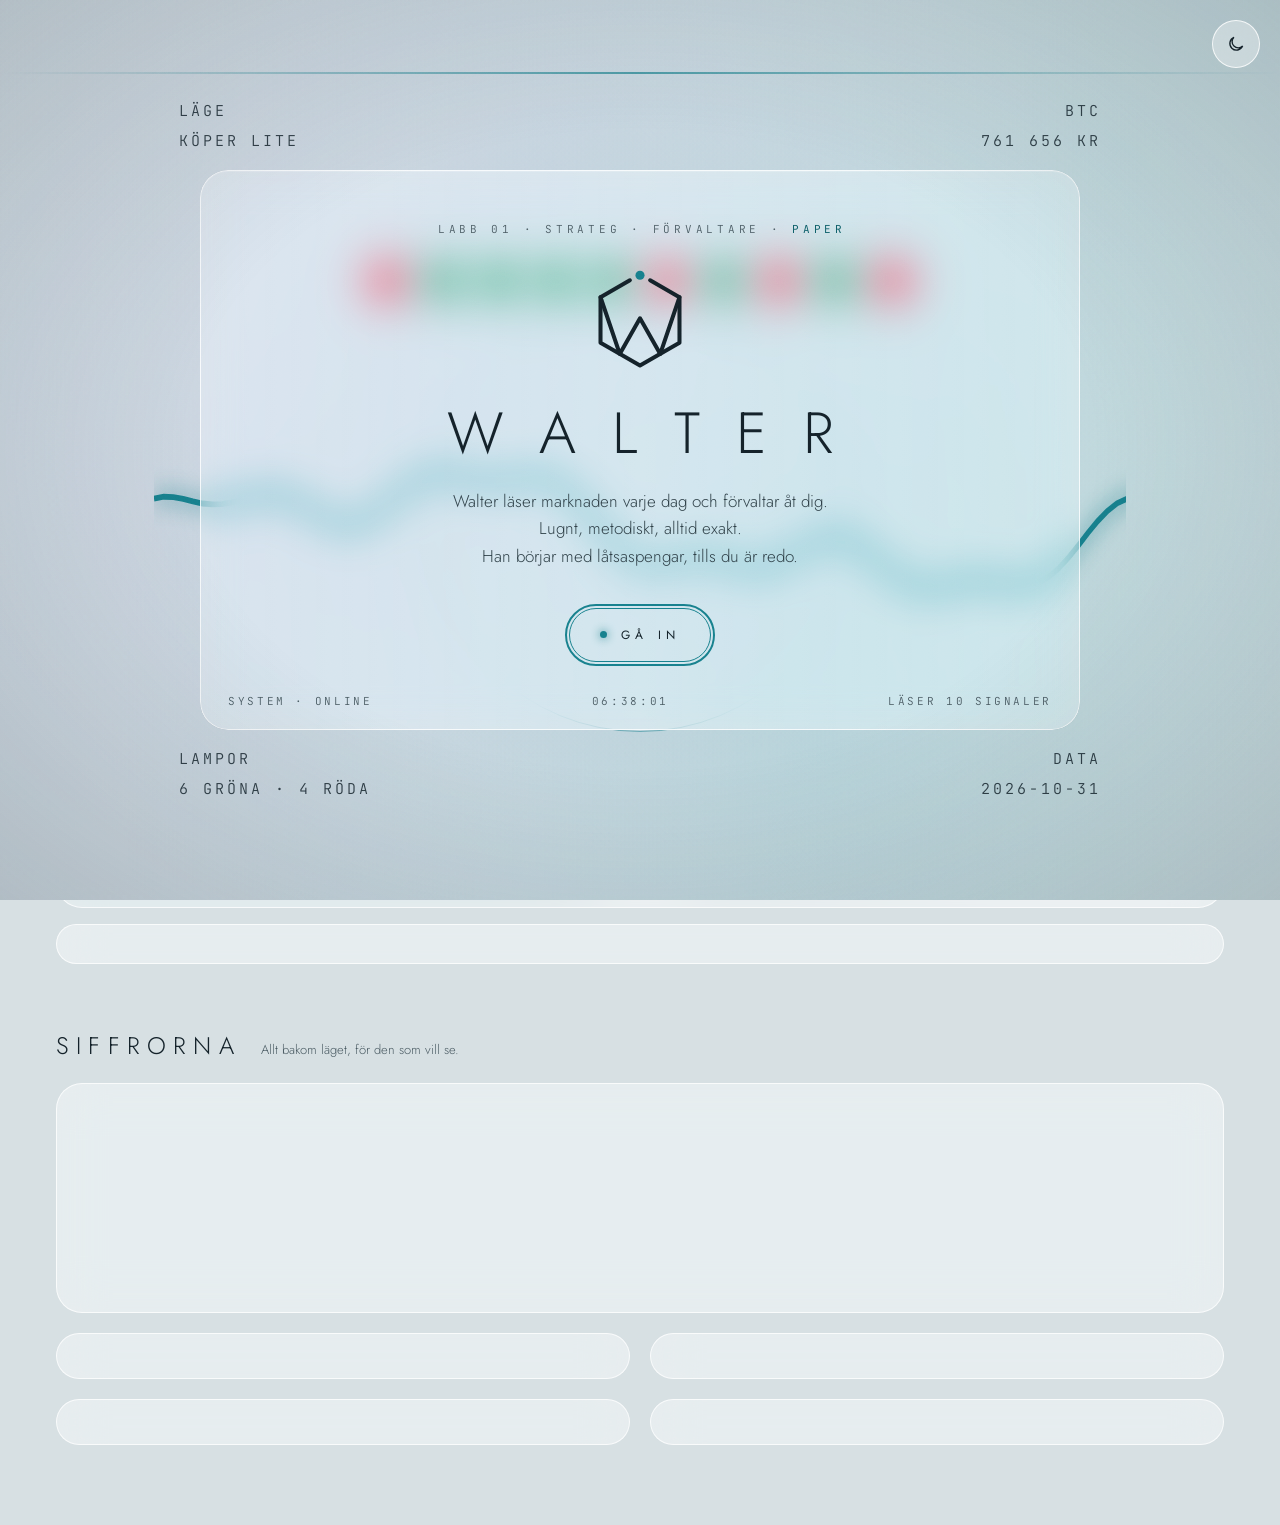
==== commit ce6446b1: "Pro steg 1: grafen och egen handel flyttar till Pro, lamptabellen hopfälld längst ned Översikten bli" ====
--- a/index.html
+++ b/index.html
@@ -125,6 +125,21 @@
       <!-- Målet med datum (valfritt, js/app.js). Dolt när inget mål finns. -->
       <section class="panel goal-card" id="goal-card" aria-label="Mål" hidden></section>
 
+      <div class="section-title" id="siffror"><h2>SIFFRORNA</h2><span class="small">Allt bakom läget, för den som vill se.</span></div>
+      <div class="cards">
+        <section class="panel wide proposal" id="proposal" aria-label="Walters förslag"></section>
+        <section class="panel" id="status" aria-label="Status och uppdatering"></section>
+        <section class="panel" id="allocation" aria-label="Fördelning"></section>
+        <section class="panel" id="levels" aria-label="Nivåer"></section>
+        <section class="panel" id="unlock" aria-label="Vägen till Level 2"></section>
+        <section class="panel wide" id="journey" aria-label="Resan" hidden></section>
+      </div>
+    </section>
+
+    <!-- Pro: för den som vill titta, jämföra och handla själv. Översikten är för den som vill att det bara ska funka. -->
+    <section id="view-pro" data-page="pro" aria-label="Pro" hidden>
+      <p class="kicker">PRO · GRAF, EGEN HANDEL OCH SIFFROR</p>
+      <div class="title-row"><h1>PRO</h1></div>
       <!-- W-Cipher (js/cipher-chart.js, samma graf som cipher.html i CIPHER-läget) + Walters lampor och affärer. Ritas av js/app.js. -->
       <section class="panel wc-panel" id="wc" aria-label="W-Cipher">
         <div class="panel-head"><span>BITCOIN · W-CIPHER <em>CIPHER A + B · WALTER</em></span><span class="num" id="wc-live">HÄMTAR …</span></div>
@@ -144,18 +159,11 @@
       <!-- Min egen handel (js/manual.js + js/app.js): egen låtsaskassa i bitcoin, släpande stopp −10 %, jämförs med Walter -->
       <section class="panel manual-panel" id="manual" aria-label="Min egen handel"></section>
 
-      <div class="section-title" id="siffror"><h2>SIFFRORNA</h2><span class="small">Allt bakom läget, för den som vill se.</span></div>
-      <div class="cards">
-        <section class="panel wide proposal" id="proposal" aria-label="Walters förslag"></section>
-        <section class="panel" id="status" aria-label="Status och uppdatering"></section>
-        <section class="panel" id="allocation" aria-label="Fördelning"></section>
-        <section class="panel" id="levels" aria-label="Nivåer"></section>
-        <section class="panel" id="unlock" aria-label="Vägen till Level 2"></section>
-        <section class="panel wide" id="journey" aria-label="Resan" hidden></section>
-      </div>
+      <details class="pro-lamps-box">
+        <summary>TIO LAMPOR · VÄRDENA BAKOM</summary>
+        <div id="pro-lamps"></div>
+      </details>
     </section>
-
-    <section id="view-pro" data-page="pro" aria-label="Pro" hidden></section>
     <section id="view-logg" data-page="logg" aria-label="Logg" hidden></section>
     <section id="view-k4" data-page="k4" aria-label="K4" hidden></section>
     <section id="view-installningar" data-page="installningar" aria-label="Inställningar" hidden></section>
--- a/css/walter.css
+++ b/css/walter.css
@@ -549,3 +549,6 @@
 .man-trades { margin-top: 12px; }
 .link-btn { display: inline-flex; align-items: center; min-height: 44px; margin-top: 8px; padding: 0; border: 0; background: none;
   color: var(--muted); text-decoration: underline; cursor: pointer; font: inherit; }
+/* Pro: lamptabellen längst ned, hopfälld */
+.pro-lamps-box { margin-top: 32px; }
+.pro-lamps-box > summary { margin-bottom: 12px; }
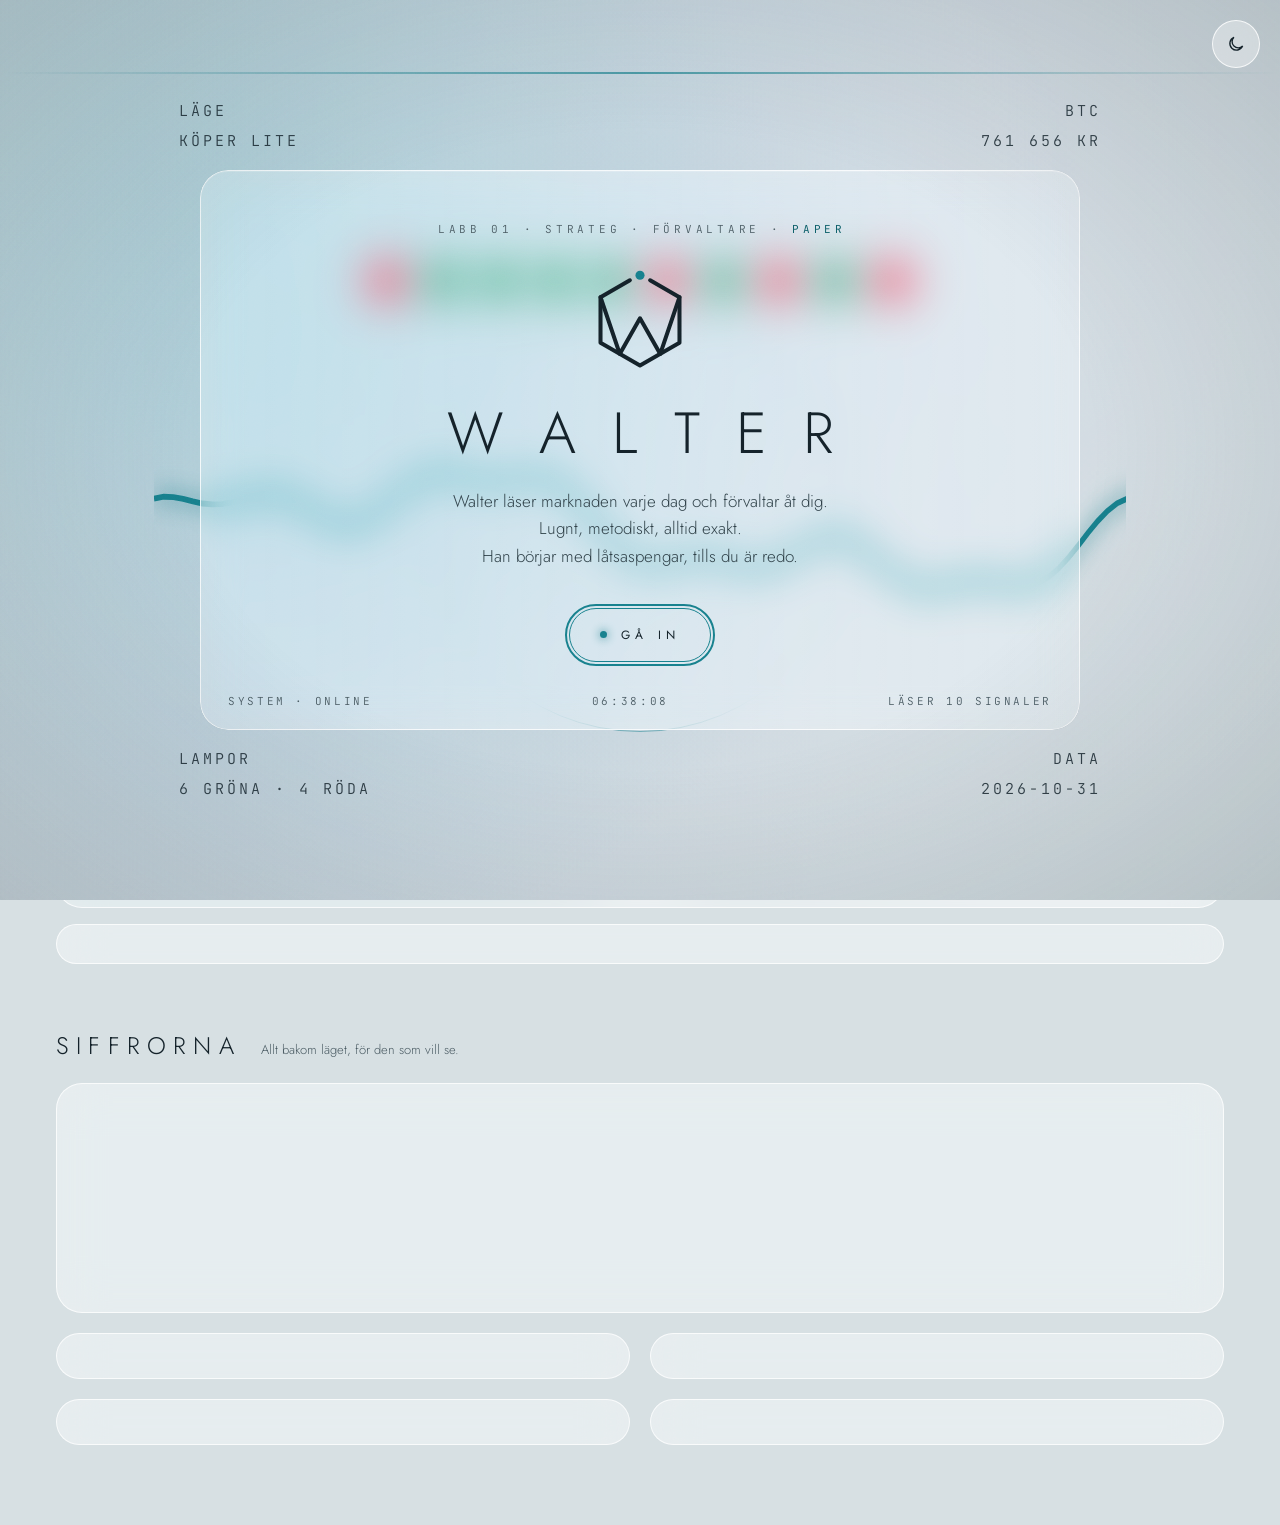
==== commit c4a3e188: "Pro steg 2: statistik – nästa justering, värdet över tid, avgifter och skatt, Sharpe, du mot Walter " ====
--- a/index.html
+++ b/index.html
@@ -159,6 +159,9 @@
       <!-- Min egen handel (js/manual.js + js/app.js): egen låtsaskassa i bitcoin, släpande stopp −10 %, jämförs med Walter -->
       <section class="panel manual-panel" id="manual" aria-label="Min egen handel"></section>
 
+      <!-- Statistik (js/app.js renderProStats): nästa justering, värdet över tid, avgifter/skatt, du mot Walter -->
+      <div id="pro-stats"></div>
+
       <details class="pro-lamps-box">
         <summary>TIO LAMPOR · VÄRDENA BAKOM</summary>
         <div id="pro-lamps"></div>
--- a/css/walter.css
+++ b/css/walter.css
@@ -552,3 +552,7 @@
 /* Pro: lamptabellen längst ned, hopfälld */
 .pro-lamps-box { margin-top: 32px; }
 .pro-lamps-box > summary { margin-bottom: 12px; }
+/* Pro: statistik */
+.bar .band { position: absolute; top: -3px; bottom: -3px; border-radius: 3px; background: var(--teal); opacity: .16; }
+.pro-curve { width: 100%; height: auto; display: block; margin: 8px 0; }
+.pro-flow { fill: var(--teal); stroke: var(--glass-edge); stroke-width: 1.5; }
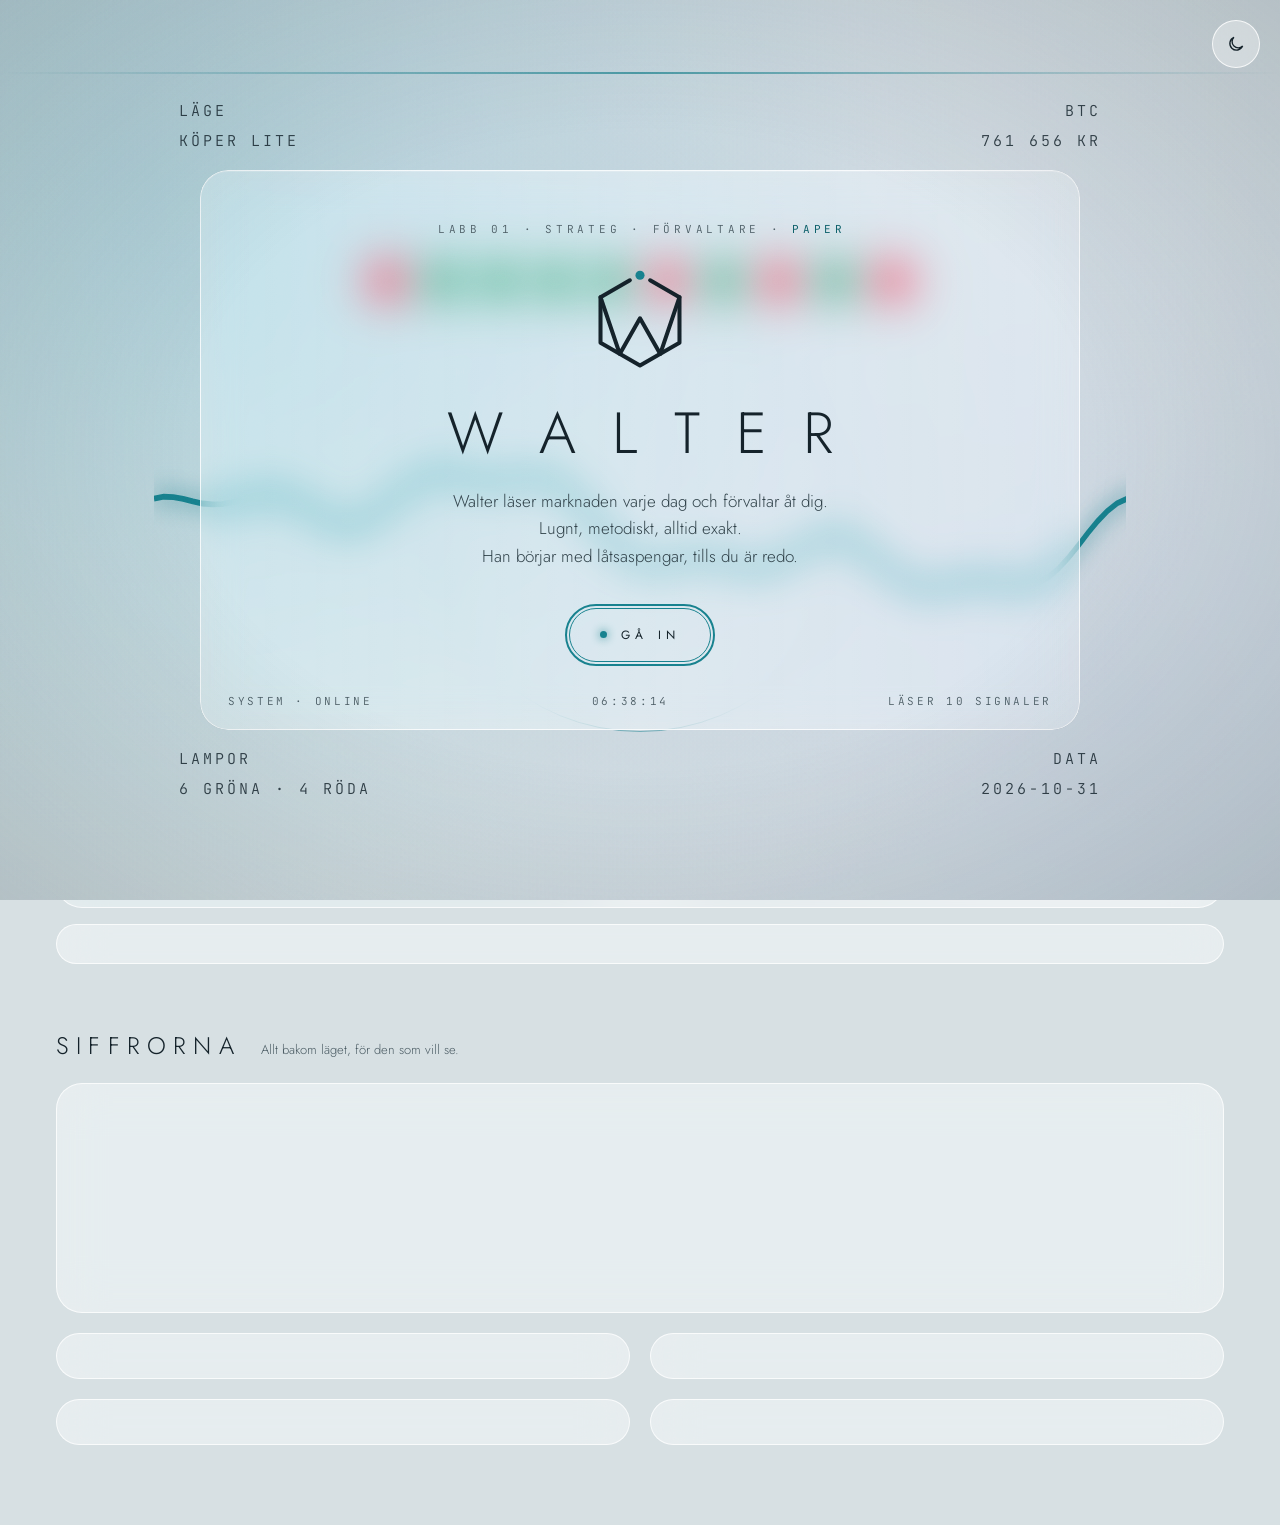
==== commit 9fd89749: "Pro: krypto-rubriker (CoinDesk, Cryptonews, DI) hämtade i Actionen till data/news.js Bara rubrik, kä" ====
--- a/index.html
+++ b/index.html
@@ -162,6 +162,9 @@
       <!-- Statistik (js/app.js renderProStats): nästa justering, värdet över tid, avgifter/skatt, du mot Walter -->
       <div id="pro-stats"></div>
 
+      <!-- Krypto-rubriker (data/news.js, fetcher/walter_news.py i Actionen). Dolt när filen saknas. -->
+      <section class="panel pro-news" id="pro-news" aria-label="Krypto-rubriker" hidden></section>
+
       <details class="pro-lamps-box">
         <summary>TIO LAMPOR · VÄRDENA BAKOM</summary>
         <div id="pro-lamps"></div>
@@ -193,6 +196,7 @@
   <script src="data/market.js" onerror="void 0"></script>
   <script src="data/state.js" onerror="void 0"></script>
   <script src="data/pulse.js" onerror="void 0"></script>
+  <script src="data/news.js" onerror="void 0"></script>
   <!-- Lightweight Charts (samma version + integrity som cipher.html) laddas utan att blockera: js/cipher-chart.js loadChartLib -->
   <script src="js/wcipher.js"></script>
   <script src="js/cipher-chart.js"></script>
--- a/css/walter.css
+++ b/css/walter.css
@@ -556,3 +556,9 @@
 .bar .band { position: absolute; top: -3px; bottom: -3px; border-radius: 3px; background: var(--teal); opacity: .16; }
 .pro-curve { width: 100%; height: auto; display: block; margin: 8px 0; }
 .pro-flow { fill: var(--teal); stroke: var(--glass-edge); stroke-width: 1.5; }
+/* Pro: krypto-rubriker */
+.pro-news { margin-top: 28px; }
+.news-list { list-style: none; margin: 8px 0 12px; padding: 0; }
+.news-list li { display: flex; flex-direction: column; gap: 4px; padding: 12px 0; border-bottom: 1px solid var(--line); }
+.news-list a { color: var(--ink); text-decoration: none; font-size: 15px; line-height: 1.4; }
+.news-list a:hover { color: var(--teal-text); text-decoration: underline; }
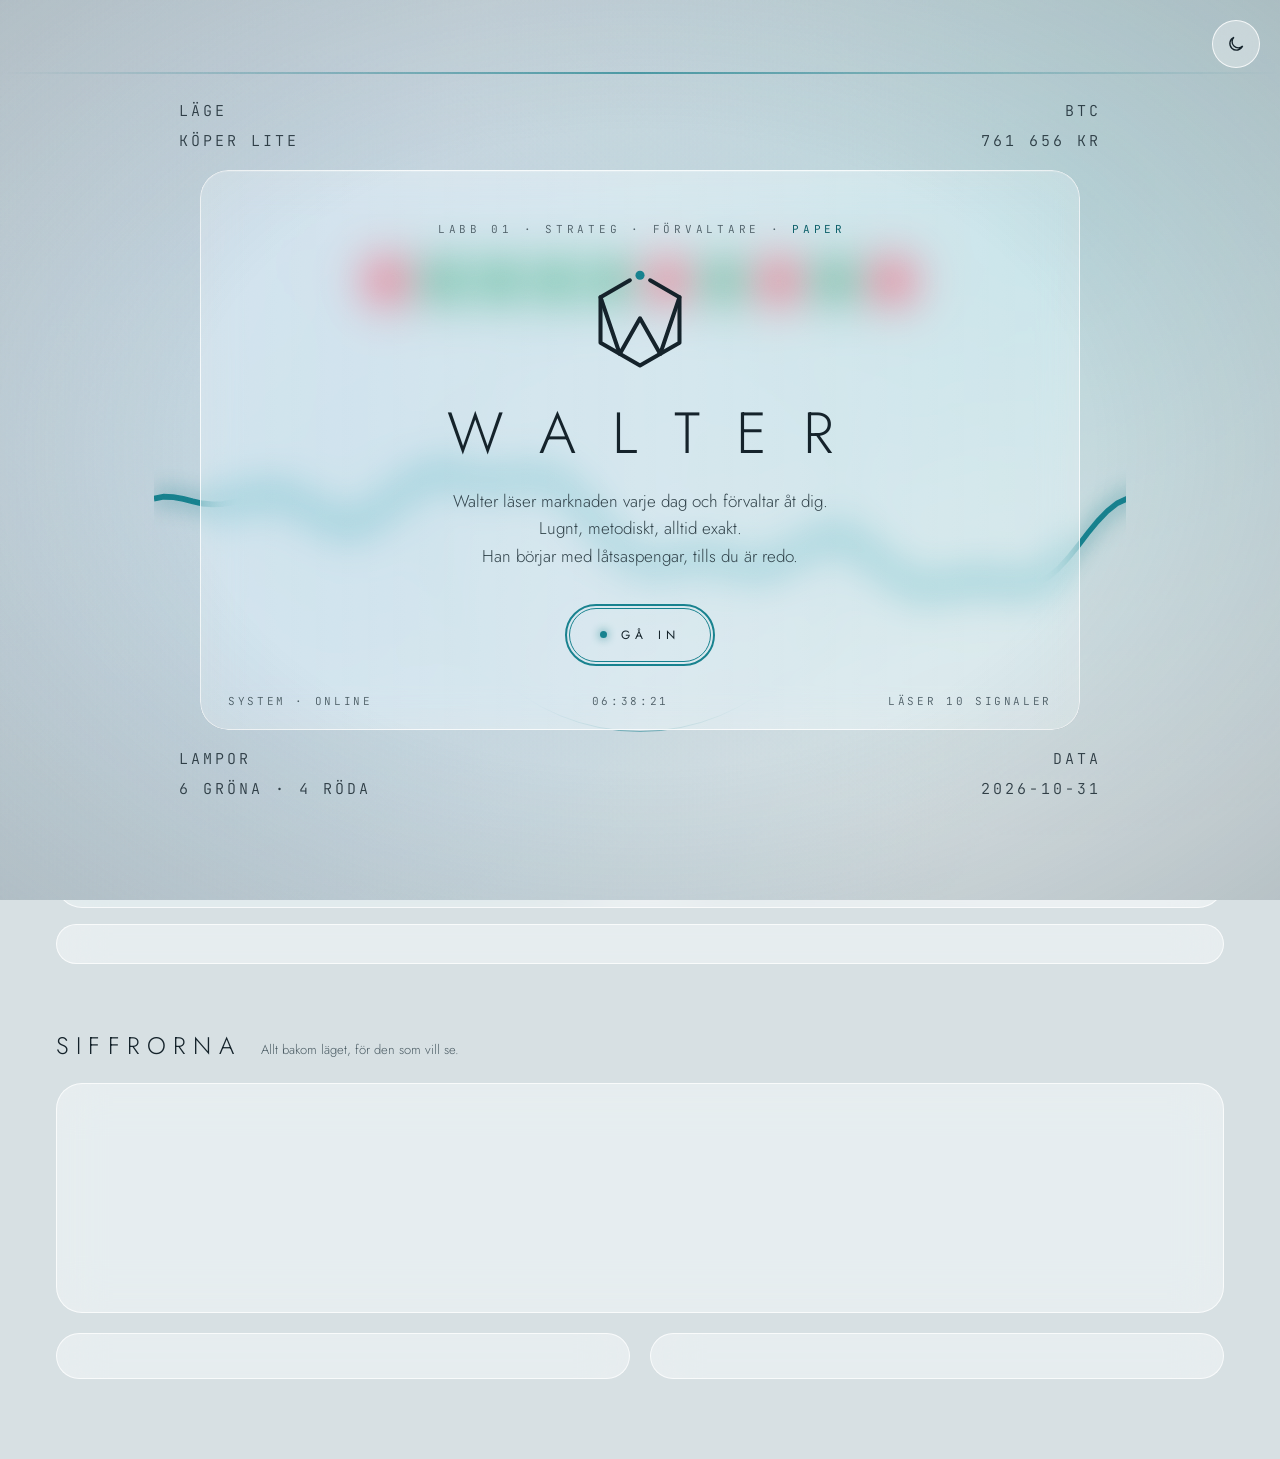
==== commit a3bcc002: "Ingen daglig commit för marknadsläget; lamp-strategins Nivå-sidkod borttagen - Autopiloten: ett ändr" ====
--- a/index.html
+++ b/index.html
@@ -130,8 +130,6 @@
         <section class="panel wide proposal" id="proposal" aria-label="Walters förslag"></section>
         <section class="panel" id="status" aria-label="Status och uppdatering"></section>
         <section class="panel" id="allocation" aria-label="Fördelning"></section>
-        <section class="panel" id="levels" aria-label="Nivåer"></section>
-        <section class="panel" id="unlock" aria-label="Vägen till Level 2"></section>
         <section class="panel wide" id="journey" aria-label="Resan" hidden></section>
       </div>
     </section>
--- a/css/walter.css
+++ b/css/walter.css
@@ -246,19 +246,6 @@
 .bar.locked { opacity: .4; }
 .alloc-row .pct { font-family: "JetBrains Mono", monospace; font-size: 13px; text-align: right; }
 
-.conds { list-style: none; margin: 0; padding: 0; }
-.conds li { display: flex; align-items: flex-start; gap: 12px; padding: 8px 0; border-bottom: 1px solid var(--line); font-size: 13px; line-height: 1.45; color: var(--soft); }
-.conds li .dot { margin-top: 5px; }
-.level { padding: 4px 0 14px; }
-.level + .level { border-top: 1px solid var(--line); padding-top: 14px; }
-.level-head { display: flex; justify-content: space-between; gap: 12px; align-items: baseline; margin-bottom: 4px; }
-.level-head b { font-weight: 400; font-size: 15px; letter-spacing: .06em; }
-.level-head span { font-size: 13px; color: var(--muted); text-align: right; }
-.level.current .level-head b { color: var(--teal-text); }
-.lv-bar { height: 4px; border-radius: 2px; background: var(--line); margin: 8px 0 4px; overflow: hidden; }
-.lv-bar span { display: block; height: 100%; background: var(--teal); }
-.unlock-path + .unlock-path { margin-top: 18px; }
-.unlock-path h4 { margin: 0 0 4px; font-size: 15px; font-weight: 400; letter-spacing: .06em; }
 
 .journey-grid { display: grid; grid-template-columns: minmax(0, 1fr) 140px minmax(0, 1fr); gap: 20px; align-items: center; }
 .journey-head { display: flex; justify-content: space-between; gap: 12px; font-size: 13px; color: var(--muted); }
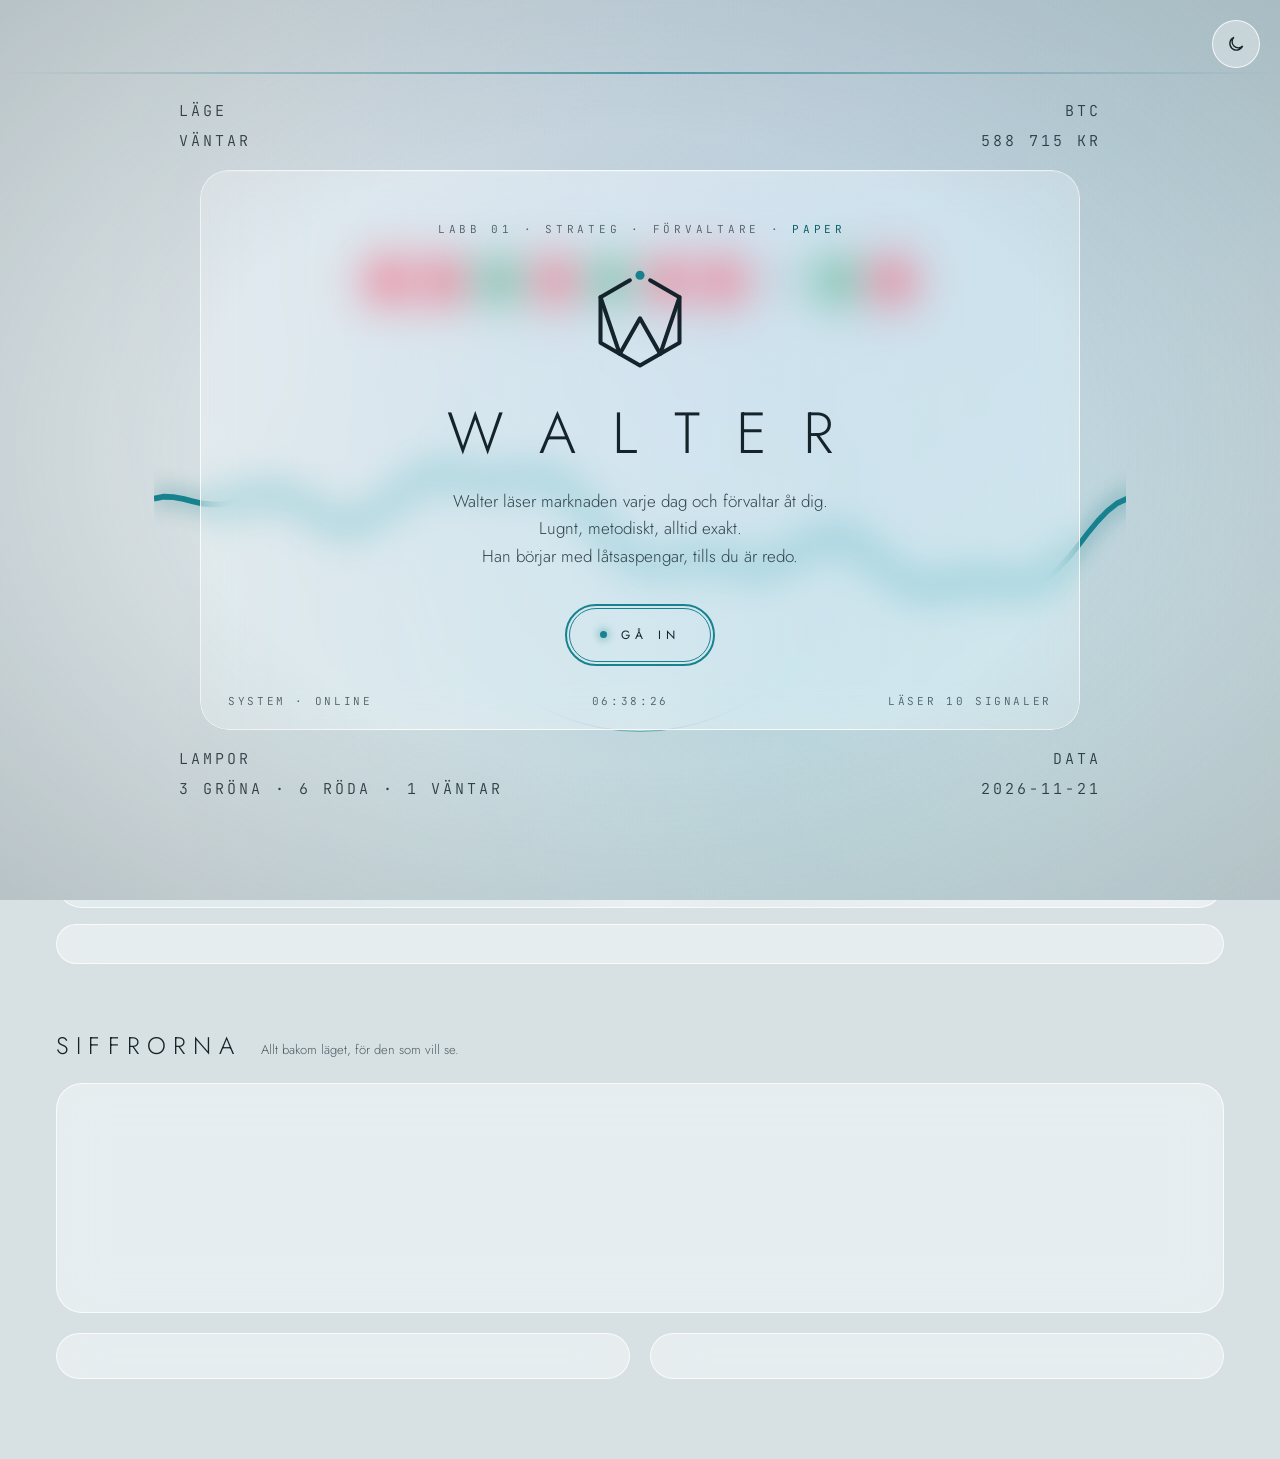
==== commit 6cfdf8c8: "Sidan laddar alltid senaste versionen; BLANKA syns även med en rest bitcoin - walter_deploy.stamp_bu" ====
--- a/index.html
+++ b/index.html
@@ -5,6 +5,7 @@
   <meta name="viewport" content="width=device-width, initial-scale=1, viewport-fit=cover">
   <meta name="theme-color" content="#D7E0E3">
   <title>WALTER</title>
+  <meta name="walter-build" content="dev">
   <link rel="icon" href="assets/logo/vald/walter-favicon.svg" type="image/svg+xml">
   <link rel="apple-touch-icon" href="assets/logo/vald/walter-appikon.svg">
   <link rel="preconnect" href="https://fonts.googleapis.com">
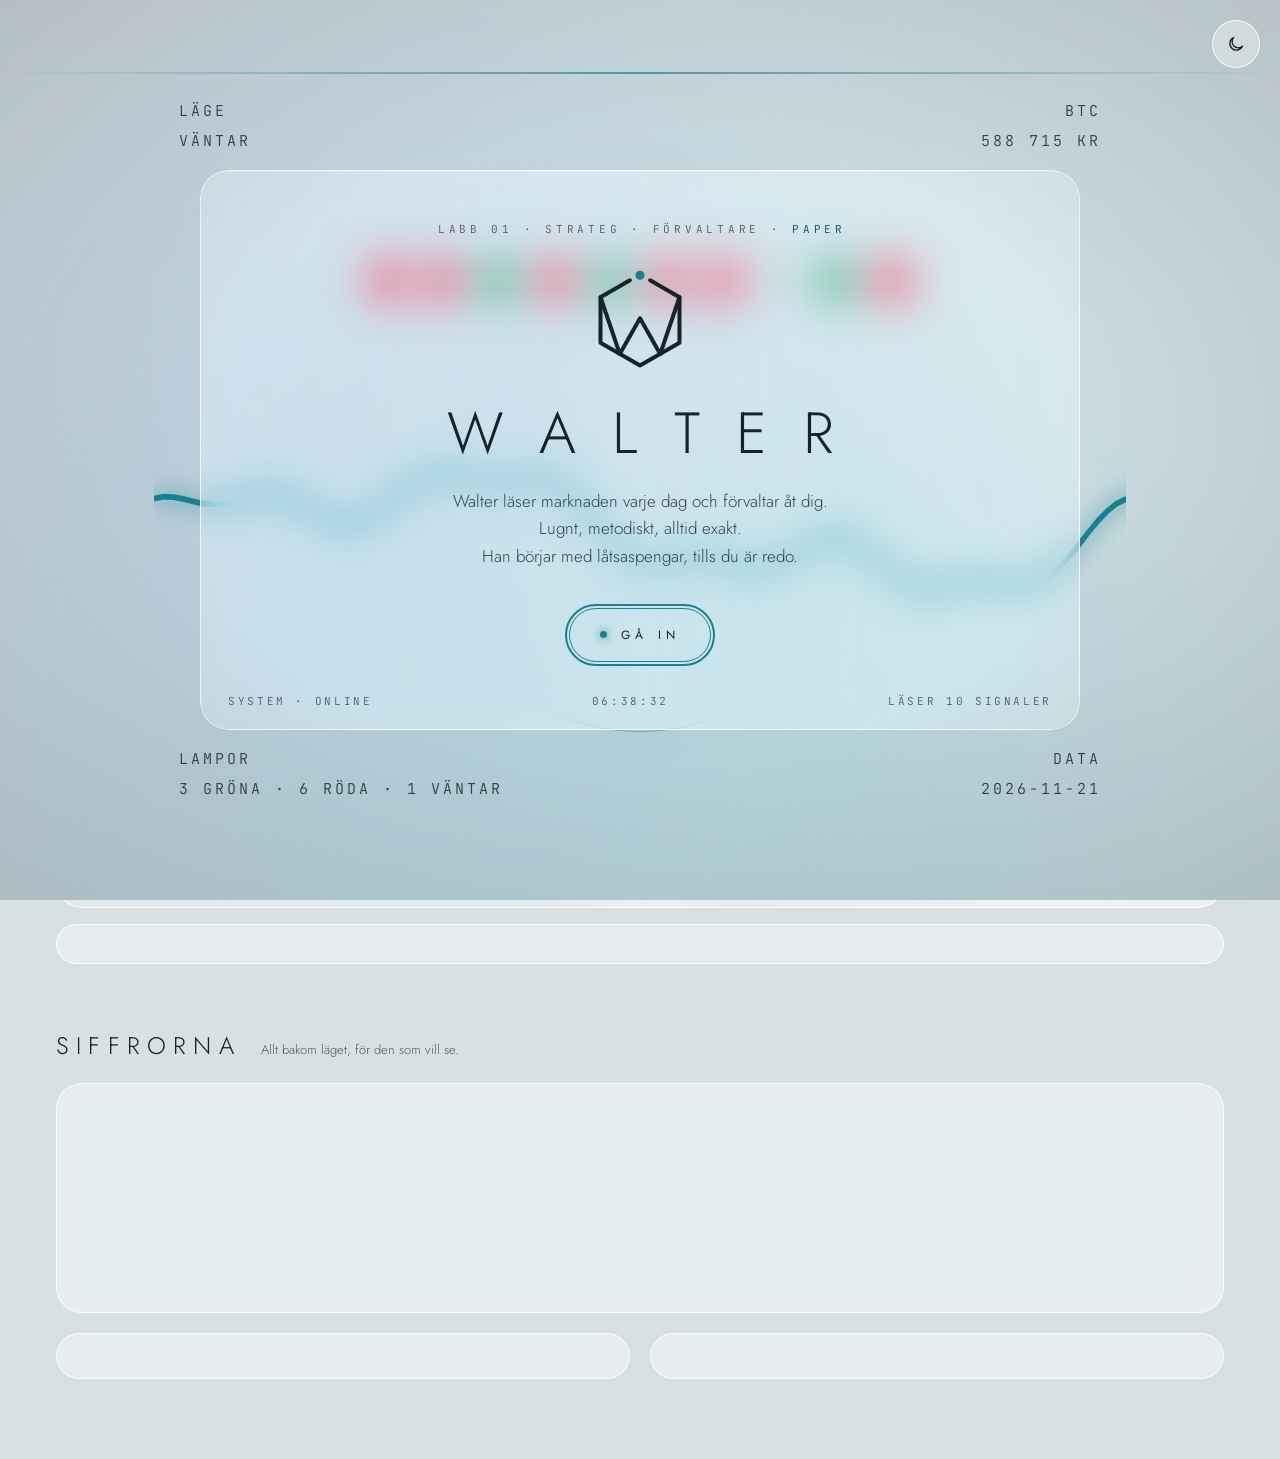
==== commit caa242cb: "Pro blir Arenan: du mot Walter, med levande kapplöpning och säsong - Ställning, graf + Ditt drag, ka" ====
--- a/index.html
+++ b/index.html
@@ -14,6 +14,7 @@
   <link rel="stylesheet" href="css/top.css">
   <link rel="stylesheet" href="css/landing.css">
   <link rel="stylesheet" href="css/cipher-chart.css">
+  <link rel="stylesheet" href="css/arena.css">
   <!-- Samma nyckel som W-Cipher, så mörkt läge följer med mellan sidorna -->
   <script>try { if (localStorage.getItem("walterDark") === "1") document.documentElement.dataset.theme = "dark"; } catch (e) {}</script>
 </head>
@@ -136,38 +137,37 @@
     </section>
 
     <!-- Pro: för den som vill titta, jämföra och handla själv. Översikten är för den som vill att det bara ska funka. -->
-    <section id="view-pro" data-page="pro" aria-label="Pro" hidden>
-      <p class="kicker">PRO · GRAF, EGEN HANDEL OCH SIFFROR</p>
-      <div class="title-row"><h1>PRO</h1></div>
-      <!-- W-Cipher (js/cipher-chart.js, samma graf som cipher.html i CIPHER-läget) + Walters lampor och affärer. Ritas av js/app.js. -->
-      <section class="panel wc-panel" id="wc" aria-label="W-Cipher">
-        <div class="panel-head"><span>BITCOIN · W-CIPHER <em>CIPHER A + B · WALTER</em></span><span class="num" id="wc-live">HÄMTAR …</span></div>
-        <div class="wc-bar">
-          <div class="seg" id="wc-tf" role="group" aria-label="Tidsram">
-            <button type="button" data-tf="4h" aria-pressed="false">4 TIM</button>
-            <button type="button" data-tf="1D" aria-pressed="true">DAG</button>
-            <button type="button" data-tf="1W" aria-pressed="false">VECKA</button>
+    <section id="view-pro" data-page="pro" aria-label="Arenan: du mot Walter" hidden>
+      <h1 class="sr">Arenan: du mot Walter</h1>
+      <section class="ar-duel" id="ar-duel" aria-label="Ställningen"></section>
+      <div class="ar-stage">
+        <!-- W-Cipher (js/cipher-chart.js, samma graf som cipher.html i CIPHER-läget) + Walters lampor och båda era affärer. Ritas av js/app.js. -->
+        <section class="panel wc-panel" id="wc" aria-label="W-Cipher">
+          <div class="panel-head"><span>BITCOIN · W-CIPHER <em>CIPHER A + B</em></span><span class="num" id="wc-live">HÄMTAR …</span></div>
+          <div class="wc-bar">
+            <div class="seg" id="wc-tf" role="group" aria-label="Tidsram">
+              <button type="button" data-tf="4h" aria-pressed="false">4 TIM</button>
+              <button type="button" data-tf="1D" aria-pressed="true">DAG</button>
+              <button type="button" data-tf="1W" aria-pressed="false">VECKA</button>
+            </div>
+            <a class="wc-open" href="cipher.html">ÖPPNA W-CIPHER →</a>
           </div>
-          <a class="wc-open" href="cipher.html">ÖPPNA W-CIPHER →</a>
-        </div>
-        <div class="wc-chart" id="wc-chart" role="img" aria-label="Bitcoin med W-Cipher: pris och trendband överst, vågen och pengaflödet i mitten, Walters lampor längst ned. W-markörerna är Walters affärer."></div>
-        <details class="wc-legend-box"><summary>VAD BETYDER FÄRGERNA?</summary><ul class="wc-legend" id="wc-legend"></ul></details>
-        <div id="wc-copy"></div>
-      </section>
-
-      <!-- Min egen handel (js/manual.js + js/app.js): egen låtsaskassa i bitcoin, släpande stopp −10 %, jämförs med Walter -->
-      <section class="panel manual-panel" id="manual" aria-label="Min egen handel"></section>
-
-      <!-- Statistik (js/app.js renderProStats): nästa justering, värdet över tid, avgifter/skatt, du mot Walter -->
-      <div id="pro-stats"></div>
-
-      <!-- Krypto-rubriker (data/news.js, fetcher/walter_news.py i Actionen). Dolt när filen saknas. -->
-      <section class="panel pro-news" id="pro-news" aria-label="Krypto-rubriker" hidden></section>
-
-      <details class="pro-lamps-box">
-        <summary>TIO LAMPOR · VÄRDENA BAKOM</summary>
-        <div id="pro-lamps"></div>
-      </details>
+          <div class="wc-chart" id="wc-chart" role="img" aria-label="Bitcoin med W-Cipher: pris och trendband överst, vågen och pengaflödet i mitten, Walters lampor längst ned. W-markörerna är Walters affärer och DU-markörerna dina."></div>
+          <details class="wc-legend-box"><summary>VAD BETYDER FÄRGERNA?</summary><ul class="wc-legend" id="wc-legend"></ul><div id="wc-copy"></div></details>
+        </section>
+        <!-- Ditt drag (js/arena.js + js/manual.js): egen låtsaskassa i bitcoin, släpande stopp 10 % -->
+        <aside class="panel ar-ticket" id="manual" aria-label="Ditt drag"></aside>
+      </div>
+      <div class="ar-low">
+        <section class="panel" id="ar-race" aria-label="Kapplöpningen"></section>
+        <section class="panel" id="ar-season" aria-label="Säsongen"></section>
+      </div>
+      <div class="ar-more">
+        <details><summary>WALTERS SIFFROR</summary><div id="pro-stats"></div></details>
+        <details><summary>NYHETER</summary><section class="pro-news" id="pro-news" aria-label="Krypto-rubriker" hidden></section></details>
+        <details class="pro-lamps-box"><summary>TIO LAMPOR</summary><div id="pro-lamps"></div></details>
+        <details><summary>DIN KASSA</summary><div id="ar-kassa"></div></details>
+      </div>
     </section>
     <section id="view-logg" data-page="logg" aria-label="Logg" hidden></section>
     <section id="view-k4" data-page="k4" aria-label="K4" hidden></section>
@@ -204,6 +204,7 @@
   <script src="js/exchanges.js"></script>
   <script src="js/user-state.js"></script>
   <script src="js/manual.js"></script>
+  <script src="js/arena.js"></script>
   <script src="js/top.js"></script>
   <script src="js/app.js"></script>
   <script src="js/landing.js"></script>
--- a/css/arena.css
+++ b/css/arena.css
@@ -0,0 +1,162 @@
+/* Arenan (Pro-sidan): du mot Walter. Du är alltid lila, Walter alltid teal. Följer ljust/mörkt via Walters färger. */
+:root { --du: #4F3FD8; --du-soft: rgba(79, 63, 216, .16); --on-du: #FFFFFF; --wa: #0D5F69; --wa-line: #17808D; --ar-well: rgba(20, 34, 42, .07); }
+:root[data-theme="dark"] { --du: #B3ACFF; --du-soft: rgba(179, 172, 255, .18); --on-du: #14102F; --wa: #6FD3DE; --wa-line: #6FD3DE; --ar-well: rgba(0, 0, 0, .26); }
+
+#view-pro { position: relative; }
+#view-pro::before { content: ""; position: absolute; z-index: -1; inset: -60px 0 auto; height: 620px; pointer-events: none;
+  background: radial-gradient(46% 70% at 12% 8%, var(--du-soft), transparent 72%), radial-gradient(50% 76% at 90% 6%, var(--fog), transparent 72%); }
+
+.ar-lab { font-size: 11px; font-weight: 400; letter-spacing: .3em; color: var(--muted); }
+.ar-ink { color: var(--ink); }
+.ar-du { color: var(--du); }
+.ar-wa { color: var(--wa); }
+.ar-small { font-size: 13px; color: var(--soft); }
+.ar-row { display: flex; align-items: baseline; justify-content: space-between; gap: 12px; flex-wrap: wrap; }
+
+/* Ställningen */
+.ar-duel { position: relative; display: grid; grid-template-columns: minmax(0, 1fr) auto minmax(0, 1fr); align-items: end; gap: 24px; margin-top: 34px; padding-bottom: 24px; }
+.ar-side { display: flex; flex-direction: column; gap: 10px; min-width: 0; }
+.ar-side.r { align-items: flex-end; text-align: right; }
+.ar-side .ar-lab { letter-spacing: .5em; }
+.ar-big { font-size: clamp(56px, 8.4vw, 124px); font-weight: 300; line-height: .92; letter-spacing: -.02em; white-space: nowrap; }
+.ar-big small { margin-left: .12em; font-size: .4em; font-weight: 300; letter-spacing: 0; }
+.ar-sub { font-size: 14px; color: var(--soft); }
+.ar-lead { display: flex; flex-direction: column; align-items: center; gap: 5px; min-width: 180px; padding-bottom: 4px; text-align: center; }
+.ar-leadn { font-size: 34px; font-weight: 300; line-height: 1.1; }
+.ar-unit { font-size: 13px; color: var(--muted); }
+.ar-rail { position: absolute; inset: auto 0 0; height: 2px; background: linear-gradient(90deg, var(--du), var(--line) 50%, var(--wa-line)); }
+.ar-rail i { position: absolute; top: -6px; width: 14px; height: 14px; margin-left: -7px; border-radius: 50%; background: var(--du);
+  box-shadow: 0 0 0 5px var(--du-soft), 0 0 20px var(--du); transition: left .6s cubic-bezier(.2, .7, .2, 1); }
+.ar-rail i.wa { background: var(--wa-line); box-shadow: 0 0 0 5px var(--fog), 0 0 20px var(--wa-line); }
+
+/* Grafen och ditt drag */
+.ar-stage { display: grid; grid-template-columns: minmax(0, 1fr) 348px; gap: 18px; margin-top: 28px; align-items: stretch; }
+.ar-stage .wc-panel { margin-top: 0; min-width: 0; }
+.ar-ticket { display: flex; flex-direction: column; gap: 14px; min-width: 0; margin: 0; }
+.ar-seg { display: grid; grid-template-columns: repeat(3, minmax(0, 1fr)); gap: 3px; padding: 3px; border-radius: 14px; background: var(--ar-well); }
+.ar-seg button, .ar-pre button { min-height: 44px; border: 0; border-radius: 11px; background: transparent; color: var(--soft); font-size: 12px; font-weight: 400; letter-spacing: .16em; cursor: pointer; transition: background-color .18s, color .18s; }
+.ar-seg button:hover, .ar-pre button:hover { background: var(--glass); color: var(--ink); }
+.ar-seg button[aria-pressed="true"] { background: var(--du); color: var(--on-du); }
+.ar-hint { min-height: 44px; font-size: 15px; line-height: 1.45; color: var(--soft); }
+.ar-field { display: flex; flex-direction: column; gap: 8px; }
+.ar-amt { width: 100%; height: 64px; padding: 0 16px; border: 1px solid var(--glass-edge); border-radius: 14px; outline: 0; background: var(--ar-well); color: var(--ink); font-size: 30px; font-weight: 300; }
+.ar-amt:focus { border-color: var(--du); box-shadow: 0 0 0 3px var(--du-soft); }
+.ar-pre { display: grid; grid-template-columns: repeat(4, minmax(0, 1fr)); gap: 6px; }
+.ar-pre button { border: 1px solid var(--line); font-family: "JetBrains Mono", monospace; font-size: 12px; letter-spacing: 0; }
+.ar-sum, .ar-stats { margin: 0; }
+.ar-sum { display: grid; gap: 9px; padding: 13px 0; border-block: 1px solid var(--line); font-size: 14px; }
+.ar-sum div { display: flex; justify-content: space-between; gap: 12px; }
+.ar-sum dt, .ar-stats dt { color: var(--muted); }
+.ar-sum dd, .ar-stats dd { margin: 0; }
+.ar-go { width: 100%; min-height: 56px; border: 0; border-radius: 15px; background: var(--du); color: var(--on-du); font-size: 13px; font-weight: 500; letter-spacing: .18em; cursor: pointer; transition: transform .15s, filter .18s; }
+.ar-go:hover { filter: brightness(1.08); }
+.ar-go:active { transform: scale(.985); }
+.ar-msg { min-height: 38px; font-size: 13px; line-height: 1.45; color: var(--muted); }
+.ar-pos { font-size: 40px; font-weight: 300; line-height: 1.05; color: var(--du); }
+.ar-says { display: flex; gap: 11px; margin-top: auto; }
+.ar-says i { flex: none; width: 8px; height: 8px; margin-top: 7px; border-radius: 50%; background: var(--teal); box-shadow: 0 0 12px var(--teal); }
+.ar-says p { font-size: 15px; line-height: 1.45; color: var(--ink); }
+.ar-says .ar-lab { display: block; margin-top: 6px; letter-spacing: .24em; }
+
+/* Kapplöpningen */
+.ar-low { display: grid; grid-template-columns: minmax(0, 1.65fr) minmax(0, 1fr); gap: 18px; margin-top: 18px; }
+.ar-low > .panel { min-width: 0; margin: 0; }
+.ar-key { display: flex; gap: 16px; font-size: 13px; color: var(--soft); }
+.ar-key span { display: inline-flex; align-items: center; gap: 6px; }
+.ar-key i { width: 18px; height: 0; border-top: 2px solid var(--du); }
+.ar-key i.wa { border-top: 2px dashed var(--wa-line); }
+.ar-plot { position: relative; margin-top: 12px; touch-action: pan-y; }
+.ar-plot svg { display: block; max-width: 100%; overflow: visible; }
+.ar-zero { stroke: var(--line); }
+.ar-gap { fill: var(--du-soft); }
+.ar-ldu, .ar-lwa { fill: none; stroke-linejoin: round; stroke-linecap: round; }
+.ar-ldu { stroke: var(--du); stroke-width: 2.6; }
+.ar-lwa { stroke: var(--wa-line); stroke-width: 2.2; stroke-dasharray: 7 5; }
+.ar-ddu { fill: var(--du); stroke: var(--bg-solid); stroke-width: 2; }
+.ar-dwa { fill: var(--wa-line); stroke: var(--bg-solid); stroke-width: 2; }
+.ar-tick { font-family: "JetBrains Mono", monospace; font-size: 11px; fill: var(--muted); }
+.ar-end { font-family: "JetBrains Mono", monospace; font-size: 13px; fill: var(--ink); }
+.ar-cross { stroke: var(--muted); stroke-dasharray: 2 3; }
+.ar-tip { position: absolute; top: -6px; left: 0; padding: 6px 10px; border: 1px solid var(--glass-edge); border-radius: 9px; background: var(--bg-solid); color: var(--ink); font-family: "JetBrains Mono", monospace; font-size: 12px; white-space: nowrap; pointer-events: none; }
+.ar-empty { margin-top: 16px; font-size: 15px; line-height: 1.5; color: var(--soft); }
+.ar-stats { display: grid; grid-template-columns: repeat(4, minmax(0, 1fr)); gap: 12px; margin-top: 14px; padding-top: 13px; border-top: 1px solid var(--line); font-size: 13px; }
+.ar-stats dd { margin-top: 3px; font-size: 16px; color: var(--ink); }
+
+/* Säsongen */
+#ar-season { display: flex; flex-direction: column; gap: 14px; }
+.ar-score { display: flex; align-items: baseline; flex-wrap: wrap; gap: 10px; color: var(--muted); }
+.ar-score strong { font-size: 42px; font-weight: 300; line-height: 1; }
+.ar-score p { flex: 1 1 150px; font-size: 14px; line-height: 1.4; color: var(--soft); }
+.ar-segs { display: grid; grid-template-columns: repeat(12, minmax(0, 1fr)); gap: 4px; }
+.ar-segs i { height: 5px; border-radius: 3px; background: var(--line); }
+.ar-segs i.du { background: var(--du); }
+.ar-segs i.walter { background: var(--wa-line); }
+.ar-segs i.tie { background: var(--muted); }
+.ar-segs i.live { background: var(--du-soft); box-shadow: inset 0 0 0 1px var(--du); }
+.ar-badges { display: grid; grid-template-columns: repeat(3, minmax(0, 1fr)); gap: 8px; margin: auto 0 0; padding: 0; list-style: none; }
+.ar-badges li { display: flex; flex-direction: column; justify-content: space-between; gap: 6px; min-height: 82px; padding: 12px; border: 1px solid var(--line); border-radius: 14px; }
+.ar-badges b { font-size: 14px; font-weight: 400; line-height: 1.25; color: var(--soft); }
+.ar-badges span { font-size: 12px; color: var(--muted); }
+.ar-badges .won { border-color: var(--du); background: var(--du-soft); }
+.ar-badges .won b { color: var(--ink); }
+.ar-badges .won span, .ar-badges .live span { color: var(--du); }
+.ar-badges .live { border-color: var(--du); border-style: dashed; }
+
+/* Mer */
+.ar-more { display: flex; flex-direction: column; margin-top: 22px; border-top: 1px solid var(--line); }
+.ar-more > details { border-bottom: 1px solid var(--line); }
+.ar-more > details > summary { display: flex; align-items: center; justify-content: space-between; min-height: 56px; margin: 0; list-style: none; cursor: pointer; font-size: 12px; letter-spacing: .28em; color: var(--soft); }
+.ar-more > details > summary::-webkit-details-marker { display: none; }
+.ar-more > details > summary::after { content: "+"; font-size: 18px; font-weight: 300; }
+.ar-more > details[open] > summary::after { content: "−"; }
+.ar-more > details > div, .ar-more .pro-news { margin: 0 0 22px; }
+.ar-more .section-title { display: none; }
+.ar-more .pro-lamps-box { margin-top: 0; }
+.ar-tools { display: flex; flex-wrap: wrap; gap: 8px; margin: 12px 0; }
+
+@media (max-width: 1100px) {
+  .ar-stage, .ar-low { grid-template-columns: minmax(0, 1fr); }
+  .ar-hint { min-height: 0; }
+}
+@media (max-width: 640px) {
+  .ar-duel { grid-template-columns: minmax(0, 1fr) minmax(0, 1fr); gap: 16px 12px; margin-top: 18px; }
+  #view-pro .wc-chart { height: 420px; } /* kortare graf, så att Ditt drag kommer snabbare */
+  .ar-lead { grid-column: 1 / -1; grid-row: 2; flex-direction: row; justify-content: center; align-items: baseline; gap: 8px; min-width: 0; }
+  .ar-leadn { font-size: 22px; }
+  .ar-big { font-size: clamp(38px, 12.2vw, 56px); }
+  .ar-side .ar-lab { letter-spacing: .3em; }
+  .ar-amt { height: 56px; font-size: 24px; }
+  .ar-stats { grid-template-columns: repeat(2, minmax(0, 1fr)); }
+  .ar-badges li { padding: 10px; }
+  .ar-badges b { font-size: 13px; }
+}
+@media (hover: none), (pointer: coarse) { .ar-amt { font-size: max(16px, 24px); } }
+@media (prefers-reduced-motion: reduce) { .ar-rail i, .ar-go, .ar-seg button, .ar-pre button { transition: none; } }
+
+/* Rörelse som betyder något: band som väver, levande slutpunkter, puls när du handlar. Allt stängs av med reducerad rörelse. */
+.ar-echo { fill: none; stroke-width: 1; stroke-linejoin: round; pointer-events: none; }
+.ar-echo.du { stroke: var(--du); }
+.ar-echo.wa { stroke: var(--wa-line); }
+.ar-ldu { filter: drop-shadow(0 0 5px var(--du)); }
+.ar-lwa { filter: drop-shadow(0 0 4px var(--wa-line)); animation: ar-flow 1.6s linear infinite; }
+.ar-ring { fill: none; stroke-width: 1.5; transform-box: fill-box; transform-origin: center; animation: ar-ping 2.6s ease-out infinite; }
+.ar-ring.du { stroke: var(--du); }
+.ar-ring.wa { stroke: var(--wa-line); animation-delay: 1.3s; }
+.ar-plot { cursor: ew-resize; }
+.ar-plot svg.ar-wipe { animation: ar-wipe 1.2s cubic-bezier(.2, .7, .2, 1) both; }
+.ar-scrub { margin-top: 4px; font-size: 13px; color: var(--muted); }
+.ar-rail::after { content: ""; position: absolute; top: -1px; width: 90px; height: 4px; border-radius: 2px; background: linear-gradient(90deg, transparent, var(--ink), transparent); opacity: .42; animation: ar-run 6s ease-in-out infinite; }
+.ar-duel.ar-hit .ar-big { animation: ar-hit .7s cubic-bezier(.2, .7, .2, 1); }
+.ar-duel.ar-hit .ar-rail i { animation: ar-pop .7s cubic-bezier(.2, .7, .2, 1); }
+.wc-panel, .ar-ticket, #ar-race, #ar-season { transition: border-color .25s, box-shadow .25s; }
+.ar-ticket:focus-within { border-color: var(--du); box-shadow: 0 0 34px var(--du-soft); }
+@keyframes ar-flow { to { stroke-dashoffset: -24; } }
+@keyframes ar-ping { 0% { transform: scale(1); opacity: .85; } 70%, 100% { transform: scale(3.4); opacity: 0; } }
+@keyframes ar-wipe { from { clip-path: inset(-20px 100% -20px -20px); } to { clip-path: inset(-20px -90px -20px -20px); } }
+@keyframes ar-run { 0% { left: 0; opacity: 0; } 15%, 85% { opacity: .42; } 100% { left: calc(100% - 90px); opacity: 0; } }
+@keyframes ar-hit { 0% { transform: scale(1); filter: brightness(1); } 28% { transform: scale(1.025); filter: brightness(1.35); } 100% { transform: scale(1); filter: brightness(1); } }
+@keyframes ar-pop { 0% { transform: scale(1); } 35% { transform: scale(1.7); } 100% { transform: scale(1); } }
+@media (prefers-reduced-motion: reduce) {
+  .ar-lwa, .ar-ring, .ar-rail::after, .ar-plot svg.ar-wipe, .ar-duel.ar-hit .ar-big, .ar-duel.ar-hit .ar-rail i { animation: none; }
+  .ar-ring, .ar-rail::after { display: none; }
+}
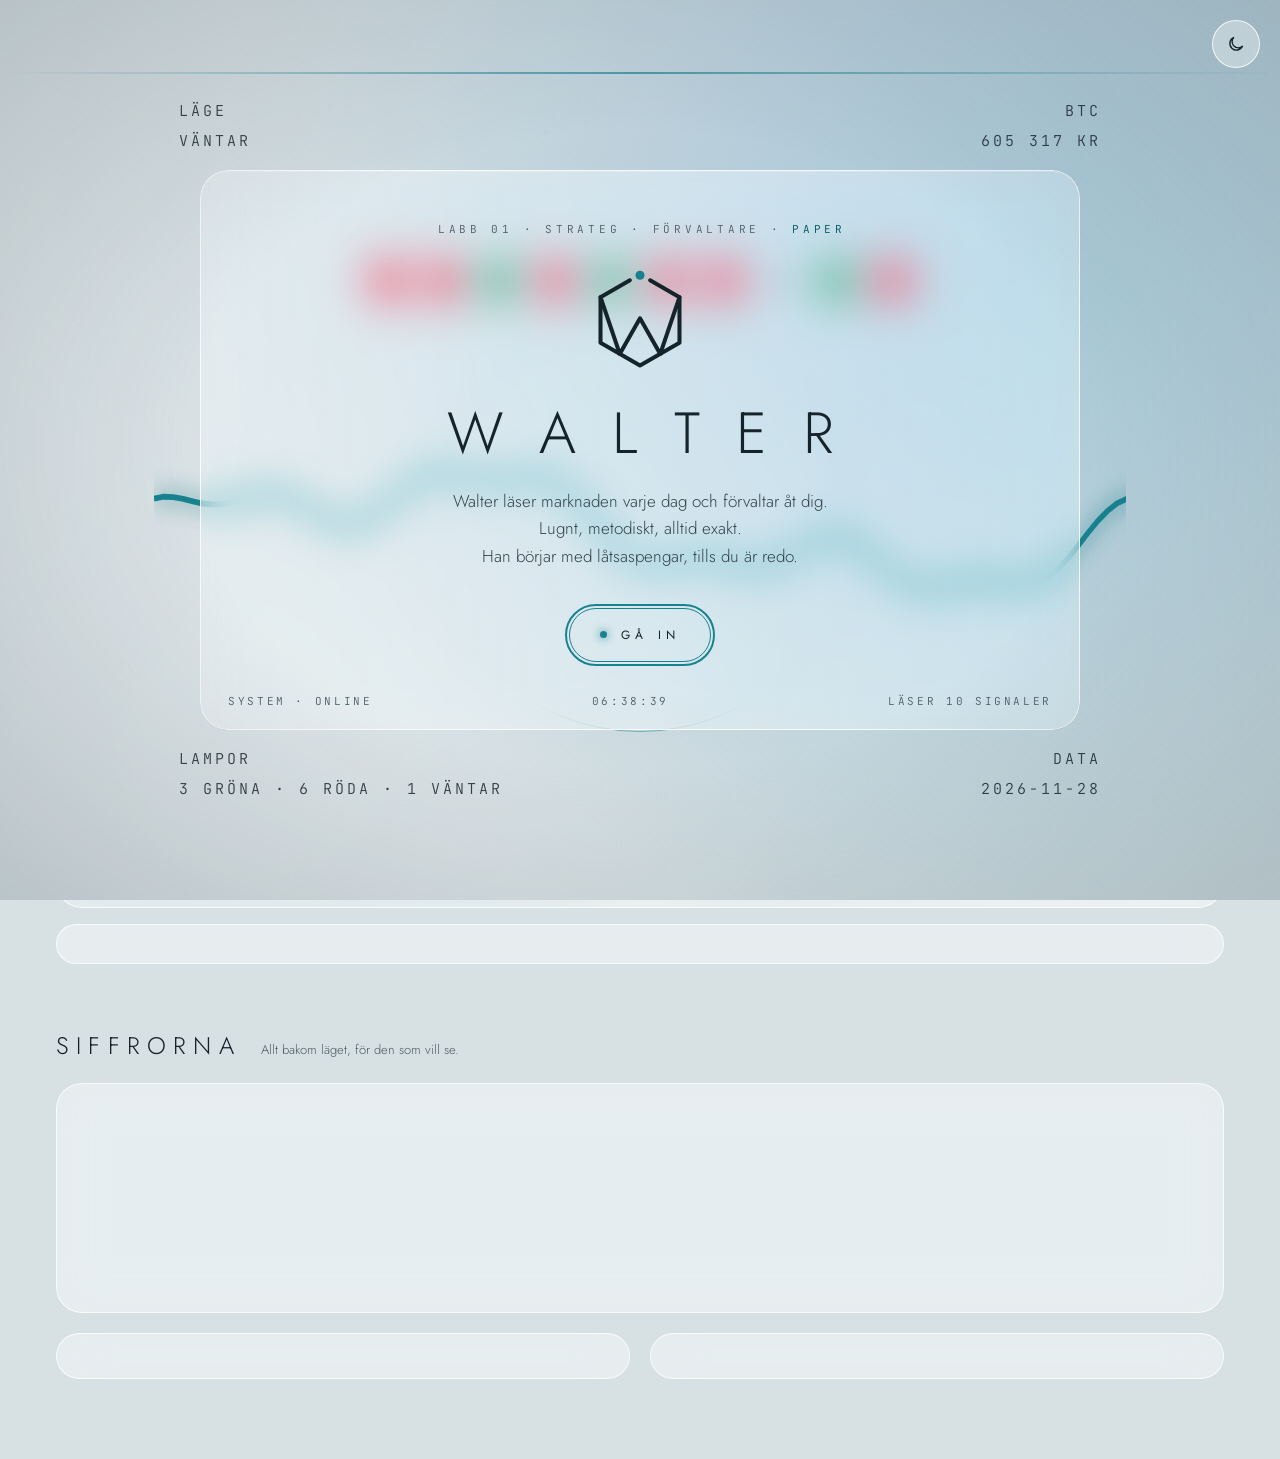
==== commit 759f6d85: "WALTER deploy 2026-11-28 13:45" ====
--- a/index.html
+++ b/index.html
@@ -5,16 +5,16 @@
   <meta name="viewport" content="width=device-width, initial-scale=1, viewport-fit=cover">
   <meta name="theme-color" content="#D7E0E3">
   <title>WALTER</title>
-  <meta name="walter-build" content="dev">
+  <meta name="walter-build" content="606e30124f">
   <link rel="icon" href="assets/logo/vald/walter-favicon.svg" type="image/svg+xml">
   <link rel="apple-touch-icon" href="assets/logo/vald/walter-appikon.svg">
   <link rel="preconnect" href="https://fonts.googleapis.com">
   <link href="https://fonts.googleapis.com/css2?family=Jost:wght@300;400;500&family=JetBrains+Mono:wght@300;400&display=swap" rel="stylesheet">
-  <link rel="stylesheet" href="css/walter.css">
-  <link rel="stylesheet" href="css/top.css">
-  <link rel="stylesheet" href="css/landing.css">
-  <link rel="stylesheet" href="css/cipher-chart.css">
-  <link rel="stylesheet" href="css/arena.css">
+  <link rel="stylesheet" href="css/walter.css?v=606e30124f">
+  <link rel="stylesheet" href="css/top.css?v=606e30124f">
+  <link rel="stylesheet" href="css/landing.css?v=606e30124f">
+  <link rel="stylesheet" href="css/cipher-chart.css?v=606e30124f">
+  <link rel="stylesheet" href="css/arena.css?v=606e30124f">
   <!-- Samma nyckel som W-Cipher, så mörkt läge följer med mellan sidorna -->
   <script>try { if (localStorage.getItem("walterDark") === "1") document.documentElement.dataset.theme = "dark"; } catch (e) {}</script>
 </head>
@@ -197,18 +197,18 @@
   <script src="data/pulse.js" onerror="void 0"></script>
   <script src="data/news.js" onerror="void 0"></script>
   <!-- Lightweight Charts (samma version + integrity som cipher.html) laddas utan att blockera: js/cipher-chart.js loadChartLib -->
-  <script src="js/wcipher.js"></script>
-  <script src="js/cipher-chart.js"></script>
-  <script src="js/vault.js"></script>
-  <script src="js/engine.js"></script>
-  <script src="js/exchanges.js"></script>
-  <script src="js/user-state.js"></script>
-  <script src="js/manual.js"></script>
-  <script src="js/arena.js"></script>
-  <script src="js/top.js"></script>
-  <script src="js/app.js"></script>
-  <script src="js/landing.js"></script>
-  <script src="js/intro.js"></script>
-  <script src="js/boot.js"></script>
+  <script src="js/wcipher.js?v=606e30124f"></script>
+  <script src="js/cipher-chart.js?v=606e30124f"></script>
+  <script src="js/vault.js?v=606e30124f"></script>
+  <script src="js/engine.js?v=606e30124f"></script>
+  <script src="js/exchanges.js?v=606e30124f"></script>
+  <script src="js/user-state.js?v=606e30124f"></script>
+  <script src="js/manual.js?v=606e30124f"></script>
+  <script src="js/arena.js?v=606e30124f"></script>
+  <script src="js/top.js?v=606e30124f"></script>
+  <script src="js/app.js?v=606e30124f"></script>
+  <script src="js/landing.js?v=606e30124f"></script>
+  <script src="js/intro.js?v=606e30124f"></script>
+  <script src="js/boot.js?v=606e30124f"></script>
 </body>
 </html>
